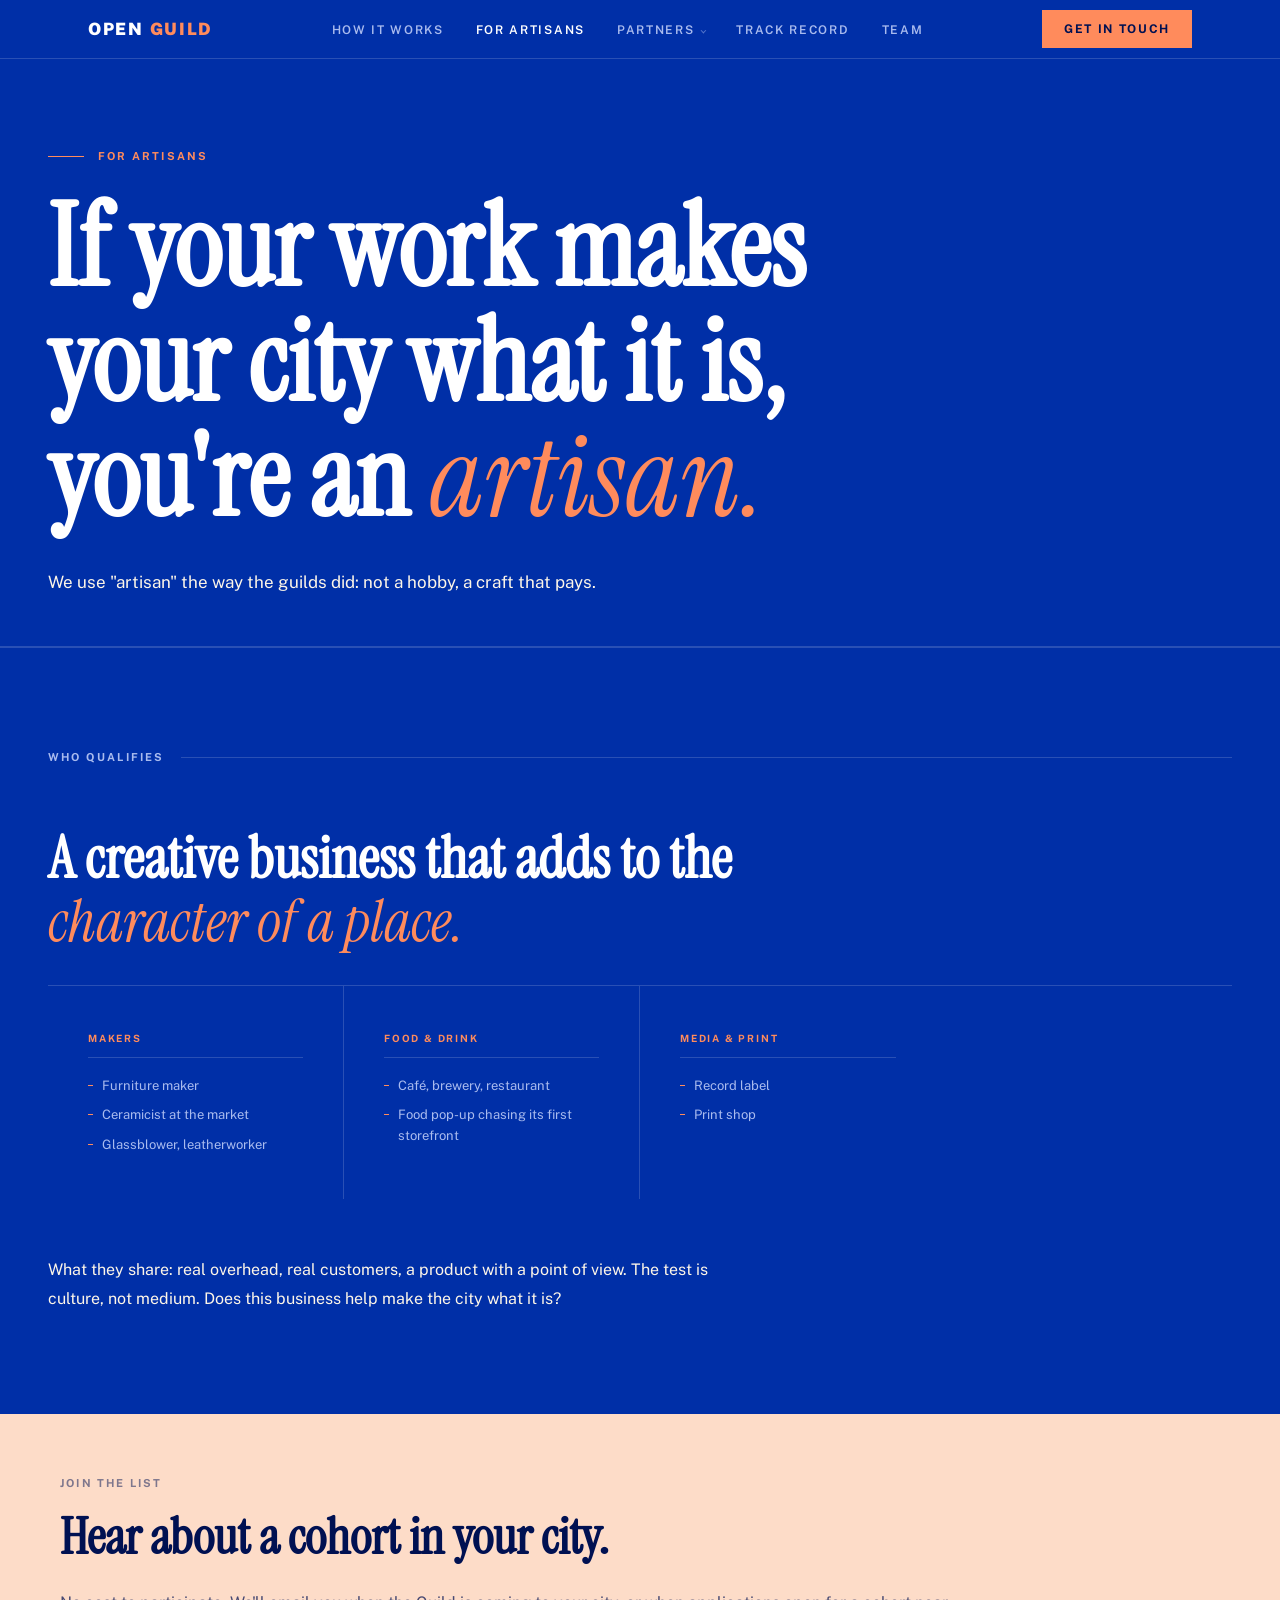
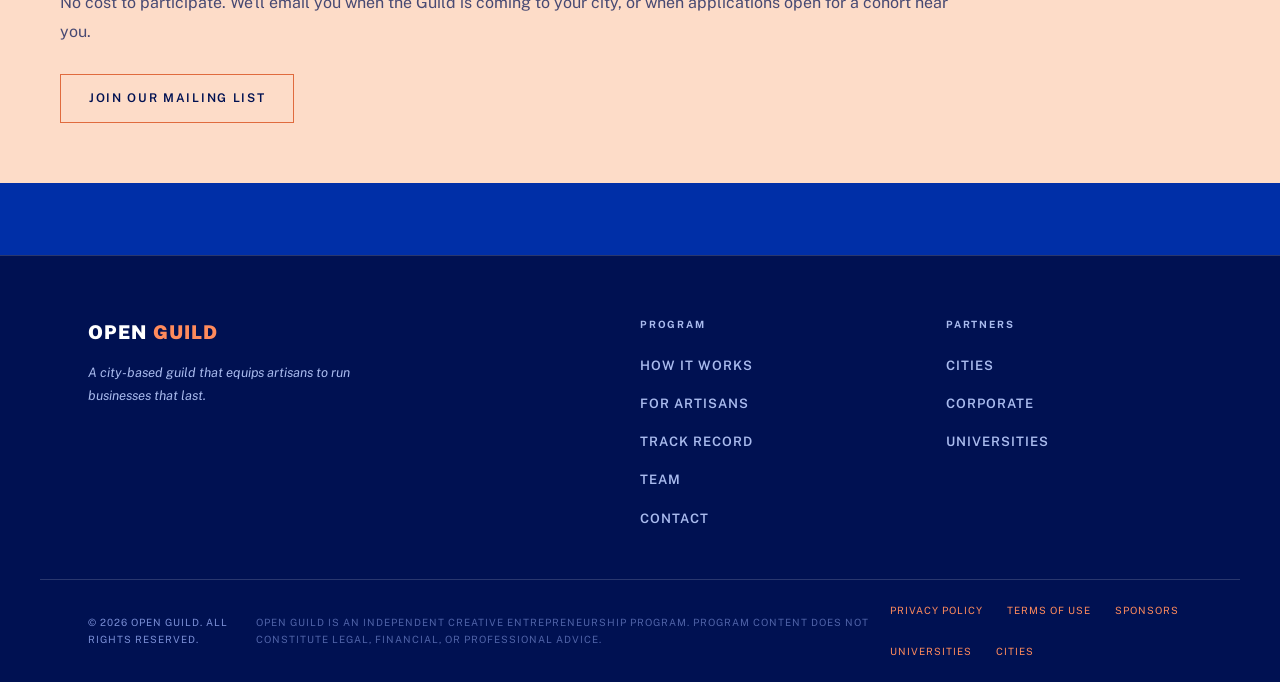
==== artisans.html @ 26cfe53e "Retire yellow for coral-only accents, new artisans page, alignment/copy fixes - Move "Who This Is Fo" ====
<!DOCTYPE html>
<html lang="en">
<head>
<meta charset="UTF-8">
<meta name="viewport" content="width=device-width, initial-scale=1.0">
<title>For Artisans — Open Guild</title>
<meta property="og:title" content="For Artisans — Open Guild">
<meta property="og:description" content="If your work makes your city what it is, you're an artisan. See if you qualify for a free cohort in your city.">
<meta property="og:type" content="website">
<meta name="twitter:card" content="summary_large_image">
<link rel="icon" type="image/svg+xml" href="/favicon.svg">
<link rel="apple-touch-icon" sizes="180x180" href="/apple-touch-icon.png">
<link rel="icon" type="image/png" sizes="32x32" href="/favicon-32.png">
<meta property="og:image" content="https://cityartslab.com/og-image.png">
<meta property="og:image:width" content="1200">
<meta property="og:image:height" content="630">
<meta property="og:image:alt" content="Open Guild - the guild, rebuilt for your city">
<meta name="twitter:image" content="https://cityartslab.com/og-image.png">
<link rel="preconnect" href="https://fonts.googleapis.com">
<link rel="preconnect" href="https://fonts.gstatic.com" crossorigin>
<link href="https://fonts.googleapis.com/css2?family=Instrument+Serif:ital@0;1&family=Public+Sans:ital,wght@0,400;0,500;0,700;1,400&display=swap" rel="stylesheet">
<link rel="stylesheet" href="styles.css">
</head>
<body>

<nav>
  <div class="nav-inner">
    <a href="index.html" class="wordmark">Open <em>Guild</em></a>
    <ul class="nav-links">
      <li><a href="how-it-works.html">How It Works</a></li>
      <li><a href="artisans.html" class="active">For Artisans</a></li>
      <li class="nav-dropdown-wrap">
        <a href="partners.html" class="has-dropdown">Partners</a>
        <ul class="nav-dropdown">
          <li><a href="cities.html">Cities</a></li>
          <li><a href="corporate.html">Corporate</a></li>
          <li><a href="universities.html">Universities</a></li>
        </ul>
      </li>
      <li><a href="track-record.html">Track Record</a></li>
      <li><a href="team.html">Team</a></li>
    </ul>
    <div class="nav-right">
      <a href="mailto:hello@cityartslab.com" class="nav-cta">Get in Touch</a>
      <button class="nav-hamburger" id="navToggle" aria-label="Menu">
        <span></span><span></span><span></span>
      </button>
    </div>
  </div>
  <div class="nav-mobile" id="navMobile">
    <ul>
      <li><a href="how-it-works.html">How It Works</a></li>
      <li><a href="artisans.html">For Artisans</a></li>
      <li><a href="partners.html">Partners</a></li>
      <li><a href="cities.html" class="sub">— Cities</a></li>
      <li><a href="corporate.html" class="sub">— Corporate</a></li>
      <li><a href="universities.html" class="sub">— Universities</a></li>
      <li><a href="track-record.html">Track Record</a></li>
      <li><a href="team.html">Team</a></li>
      <li><a href="mailto:hello@cityartslab.com">Get in Touch</a></li>
    </ul>
  </div>
</nav>

<!-- HERO -->
<div class="cs-hero">
  <div class="cs-hero-inner">
    <div class="hero-kicker reveal">
      <span class="kl"></span>
      <span class="kt">For Artisans</span>
    </div>
    <h1 class="cs-hero-h1 reveal d1">If your work makes<br>your city what it is,<br>you're an <em>artisan.</em></h1>
    <p class="cs-hero-lede reveal d2">We use "artisan" the way the guilds did: not a hobby, a craft that pays.</p>
  </div>
</div>

<!-- WHO QUALIFIES -->
<div class="section">
  <div class="section-inner">
    <div class="sh reveal"><span class="sl">Who qualifies</span></div>
    <h2 class="thesis-pull reveal d1" style="margin-bottom:32px;max-width:800px;">A creative business that adds to the <em>character of a place.</em></h2>
    <div class="phases-grid" style="margin-bottom:56px;">
      <div class="phase-card reveal">
        <div class="phase-tag">Makers</div>
        <hr class="pr">
        <ul class="phase-items">
          <li>Furniture maker</li>
          <li>Ceramicist at the market</li>
          <li>Glassblower, leatherworker</li>
        </ul>
      </div>
      <div class="phase-card reveal d1">
        <div class="phase-tag">Food &amp; drink</div>
        <hr class="pr">
        <ul class="phase-items">
          <li>Café, brewery, restaurant</li>
          <li>Food pop-up chasing its first storefront</li>
        </ul>
      </div>
      <div class="phase-card reveal d2">
        <div class="phase-tag">Media &amp; print</div>
        <hr class="pr">
        <ul class="phase-items">
          <li>Record label</li>
          <li>Print shop</li>
        </ul>
      </div>
    </div>
    <div class="thesis-body reveal d3" style="max-width:700px;">
      <p>What they share: real overhead, real customers, a product with a point of view. The test is culture, not medium. Does this business help make the city what it is?</p>
    </div>
  </div>
</div>

<!-- CTA -->
<div class="ask-box">
  <div class="ask-inner">
    <div class="ask-label">Join the list</div>
    <h2 class="ask-h">Hear about a cohort in your city.</h2>
    <p class="ask-body" style="margin-bottom:28px;">No cost to participate. We'll email you when the Guild is coming to your city, or when applications open for a cohort near you.</p>
    <a href="mailto:hello@cityartslab.com" class="btn-outline-dk">Join our mailing list</a>
  </div>
</div>

<footer>
  <div class="footer-inner">
    <div>
      <div class="footer-mark">Open <em>Guild</em></div>
      <p class="footer-tagline">A city-based guild that equips artisans to run businesses that last.</p>
    </div>
    <div>
      <div class="footer-col-h">Program</div>
      <ul class="footer-links">
        <li><a href="how-it-works.html">How It Works</a></li>
        <li><a href="artisans.html">For Artisans</a></li>
        <li><a href="track-record.html">Track Record</a></li>
        <li><a href="team.html">Team</a></li>
        <li><a href="mailto:hello@cityartslab.com">Contact</a></li>
      </ul>
    </div>
    <div>
      <div class="footer-col-h">Partners</div>
      <ul class="footer-links">
        <li><a href="cities.html">Cities</a></li>
        <li><a href="corporate.html">Corporate</a></li>
        <li><a href="universities.html">Universities</a></li>
      </ul>
    </div>
  </div>
  <div class="footer-bottom">
    <span class="footer-legal">© 2026 Open Guild. All rights reserved.</span>
    <span class="footer-legal" style="opacity:0.65;">Open Guild is an independent creative entrepreneurship program. Program content does not constitute legal, financial, or professional advice.</span>
    <div style="display:flex;gap:24px;flex-wrap:wrap;">
      <a href="privacy.html" class="footer-legal" style="color:var(--coral);text-decoration:none;">Privacy Policy</a>
      <a href="terms.html" class="footer-legal" style="color:var(--coral);text-decoration:none;">Terms of Use</a>
      <a href="mailto:sponsors@cityartslab.com" class="footer-legal" style="color:var(--coral);text-decoration:none;">Sponsors</a>
      <a href="mailto:universities@cityartslab.com" class="footer-legal" style="color:var(--coral);text-decoration:none;">Universities</a>
      <a href="mailto:cities@cityartslab.com" class="footer-legal" style="color:var(--coral);text-decoration:none;">Cities</a>
    </div>
  </div>
</footer>

<script>
const obs = new IntersectionObserver((entries) => {
  entries.forEach(e => { if (e.isIntersecting) { e.target.classList.add('in'); obs.unobserve(e.target); } });
}, { threshold: 0.08 });
document.querySelectorAll('.reveal').forEach(el => obs.observe(el));
const toggle = document.getElementById('navToggle');
const mobile = document.getElementById('navMobile');
if (toggle && mobile) {
  toggle.addEventListener('click', () => {
    mobile.classList.toggle('open');
    toggle.classList.toggle('open');
  });
}
</script>
</body>
</html>
---- styles.css ----
/* ═══════════════════════════════════════════════
   AML — CONSOLIDATED STYLESHEET
   Arts & Music Entrepreneurship Lab
   ═══════════════════════════════════════════════ */

/* ── CUSTOM PROPERTIES ── */
:root {
  --ikb:       #002FA7;
  --ikb-dark:  #001E7A;
  --ikb-deep:  #001152;
  --ikb-mid:   #2B4FD1;
  --coral:     #FF8B5C;
  --coral-dk:  #E06B3E;
  --coral-pale: #FDDCC8;
  --white:     #FFFFFF;
  --off-white: #FDF6E8;
  --muted:     #A9BBEE;
  --muted-dim: #7A8FD6;
  --rule:      rgba(255,255,255,0.16);
  --display:   'Public Sans', sans-serif;
  --body:      'Public Sans', sans-serif;
  --headline:  'Instrument Serif', serif;
}

/* ── RESET + BASE ── */
*, *::before, *::after { box-sizing: border-box; margin: 0; padding: 0; }
html { scroll-behavior: smooth; }
body {
  background: var(--ikb);
  color: var(--white);
  font-family: var(--body);
  font-size: 16px;
  line-height: 1.7;
  overflow-x: hidden;
}

/* ── UTILITIES ── */
.container { max-width: 1200px; margin: 0 auto; padding: 0 48px; }
.label {
  font-family: var(--display);
  font-size: 11px; font-weight: 700;
  letter-spacing: 0.2em; text-transform: uppercase;
  color: var(--muted);
}
.rule-h { border: none; border-top: 0.5px solid var(--rule); }
.yellow { color: var(--coral); }

/* ── REVEAL ANIMATIONS ── */
.reveal {
  opacity: 0;
  transform: translateY(22px);
  transition: opacity 0.75s cubic-bezier(0.16,1,0.3,1),
              transform 0.75s cubic-bezier(0.16,1,0.3,1);
}
.reveal.in { opacity: 1; transform: translateY(0); }
.d1 { transition-delay: 0.08s; }
.d2 { transition-delay: 0.16s; }
.d3 { transition-delay: 0.24s; }
.d4 { transition-delay: 0.32s; }

/* ── NAV ── */
nav {
  position: sticky; top: 0; z-index: 100;
  background: var(--ikb);
  border-bottom: 0.5px solid var(--rule);
}
.nav-inner {
  max-width: 1200px; margin: 0 auto;
  display: flex; align-items: center;
  justify-content: space-between;
  height: 58px; padding: 0 48px;
}
.wordmark {
  font-family: var(--display);
  font-size: 17px; font-weight: 900;
  letter-spacing: 0.1em; text-transform: uppercase;
  color: var(--white); text-decoration: none;
}
.wordmark em { color: var(--coral); font-style: normal; }
.nav-links { display: flex; gap: 32px; list-style: none; }
.nav-links a {
  font-family: var(--display); font-size: 12px;
  font-weight: 600; letter-spacing: 0.14em;
  text-transform: uppercase; color: var(--muted);
  text-decoration: none; transition: color 0.2s;
}
.nav-links a:hover, .nav-links a.active { color: var(--white); }
.nav-cta {
  font-family: var(--display); font-size: 12px;
  font-weight: 700; letter-spacing: 0.14em;
  text-transform: uppercase; background: var(--coral);
  color: var(--ikb-deep); padding: 9px 22px;
  text-decoration: none; transition: background 0.2s;
}
.nav-cta:hover { background: var(--coral-dk); }
/* ── NAV DROPDOWN ── */
.nav-right { display: flex; align-items: center; gap: 16px; }
.nav-dropdown-wrap { position: relative; }
.nav-dropdown-wrap:hover .nav-dropdown,
.nav-dropdown-wrap:focus-within .nav-dropdown { opacity: 1; pointer-events: all; transform: translateY(0); }
.has-dropdown::after {
  content: ''; display: inline-block;
  width: 4px; height: 4px;
  border-right: 1px solid currentColor; border-bottom: 1px solid currentColor;
  transform: rotate(45deg) translateY(-2px);
  margin-left: 6px; opacity: 0.5;
}
.nav-dropdown {
  position: absolute; top: calc(100% + 8px); left: 0;
  background: var(--ikb-dark); border: 0.5px solid var(--rule);
  list-style: none; min-width: 160px; z-index: 200;
  opacity: 0; pointer-events: none;
  transform: translateY(-6px);
  transition: opacity 0.15s, transform 0.15s;
}
.nav-dropdown li a {
  display: block; padding: 10px 16px;
  font-family: var(--display); font-size: 11px;
  font-weight: 600; letter-spacing: 0.14em;
  text-transform: uppercase; color: var(--muted);
  text-decoration: none; border-bottom: 0.5px solid var(--rule);
  transition: color 0.2s, background 0.2s;
}
.nav-dropdown li:last-child a { border-bottom: none; }
.nav-dropdown li a:hover { color: var(--white); background: var(--ikb); }

/* ── NAV HAMBURGER ── */
.nav-hamburger {
  display: none; flex-direction: column; gap: 5px;
  background: none; border: none; cursor: pointer; padding: 4px;
}
.nav-hamburger span {
  display: block; width: 22px; height: 1.5px;
  background: var(--white); transition: transform 0.2s, opacity 0.2s;
}
.nav-hamburger.open span:nth-child(1) { transform: translateY(6.5px) rotate(45deg); }
.nav-hamburger.open span:nth-child(2) { opacity: 0; }
.nav-hamburger.open span:nth-child(3) { transform: translateY(-6.5px) rotate(-45deg); }

/* ── NAV MOBILE ── */
.nav-mobile {
  display: none; background: var(--ikb-dark);
  border-top: 0.5px solid var(--rule);
}
.nav-mobile.open { display: block; }
.nav-mobile ul { list-style: none; }
.nav-mobile ul a {
  display: block; padding: 14px 24px;
  font-family: var(--display); font-size: 13px; font-weight: 600;
  letter-spacing: 0.14em; text-transform: uppercase;
  color: var(--muted); text-decoration: none;
  border-bottom: 0.5px solid var(--rule); transition: color 0.2s;
}
.nav-mobile ul a:hover { color: var(--white); }
.nav-mobile ul li:last-child a { border-bottom: none; }
.nav-mobile ul a.sub { padding-left: 36px; font-size: 11px; color: var(--muted-dim); }

@media (max-width: 768px) {
  .nav-inner { padding: 0 24px; }
  .nav-links { display: none; }
  .nav-hamburger { display: flex; }
}

/* ── FOOTER ── */
footer { border-top: 0.5px solid var(--rule); background: var(--ikb-deep); }
.footer-inner {
  max-width: 1200px; margin: 0 auto;
  padding: 60px 48px 48px;
  display: grid; grid-template-columns: 2fr 1fr 1fr;
  gap: 60px;
}
.footer-mark {
  font-family: var(--display); font-size: 19px;
  font-weight: 900; letter-spacing: 0.06em;
  text-transform: uppercase; color: var(--white);
  margin-bottom: 14px;
}
.footer-mark em { color: var(--coral); font-style: normal; }
.footer-tagline {
  font-size: 13px; color: var(--muted);
  line-height: 1.75; font-style: italic;
  max-width: 36ch;
}
.footer-col-h {
  font-family: var(--display); font-size: 10px;
  font-weight: 700; letter-spacing: 0.18em;
  text-transform: uppercase; color: var(--muted);
  margin-bottom: 18px;
}
.footer-links { list-style: none; display: flex; flex-direction: column; gap: 11px; }
.footer-links a {
  font-family: var(--display); font-size: 13px;
  font-weight: 600; text-transform: uppercase;
  letter-spacing: 0.08em; color: var(--muted);
  text-decoration: none; transition: color 0.2s;
}
.footer-links a:hover { color: var(--white); }
.footer-bottom {
  max-width: 1200px; margin: 0 auto;
  padding: 22px 48px;
  border-top: 0.5px solid var(--rule);
  display: flex; justify-content: space-between; align-items: center;
}
.footer-legal {
  font-family: var(--display); font-size: 10px;
  letter-spacing: 0.1em; color: var(--muted-dim);
  text-transform: uppercase;
}
@media (max-width: 768px) {
  .footer-inner { grid-template-columns: 1fr; gap: 40px; padding: 48px 24px; }
  .footer-bottom { flex-direction: column; gap: 10px; padding: 22px 24px; text-align: center; }
}

/* ── SHARED BUTTONS ── */
.btn-y {
  font-family: var(--display); font-size: 12px;
  font-weight: 700; letter-spacing: 0.16em;
  text-transform: uppercase; background: transparent;
  color: var(--coral); padding: 13px 30px;
  border: 1.5px solid var(--coral);
  text-decoration: none; display: inline-block;
  transition: background 0.2s, color 0.2s, transform 0.15s;
}
.btn-y:hover { background: var(--coral); color: var(--ikb-deep); transform: translateY(-1px); }

.btn-ghost {
  font-family: var(--display); font-size: 12px;
  font-weight: 600; letter-spacing: 0.14em;
  text-transform: uppercase; color: var(--off-white);
  padding: 13px 30px; text-decoration: none;
  border: 1px solid rgba(255,139,92,0.5); display: inline-block;
  transition: border-color 0.2s, color 0.2s, transform 0.15s;
}
.btn-ghost:hover { border-color: var(--coral); color: var(--white); transform: translateY(-1px); }

.btn-dark {
  font-family: var(--display); font-size: 12px;
  font-weight: 700; letter-spacing: 0.16em;
  text-transform: uppercase; background: transparent;
  color: var(--ikb-deep); padding: 13px 28px;
  border: 1.5px solid var(--coral-dk);
  text-decoration: none; display: inline-block;
  transition: background 0.2s, color 0.2s;
}
.btn-dark:hover { background: var(--coral-dk); color: var(--white); }

.btn-outline-dk {
  font-family: var(--display); font-size: 12px;
  font-weight: 600; letter-spacing: 0.14em;
  text-transform: uppercase; color: var(--ikb-deep);
  padding: 13px 28px; text-decoration: none;
  border: 0.5px solid var(--coral-dk); display: inline-block;
  transition: border-color 0.2s, background 0.2s, color 0.2s;
}
.btn-outline-dk:hover { background: var(--coral-dk); color: var(--white); border-color: var(--coral-dk); }

/* ── TOP-LEVEL SECTION DIVIDERS ── */
section[id] + section[id] { border-top: 0.5px solid var(--rule); }

/* ── SHARED SECTION PATTERN ── */
.section { padding: 100px 48px; border-top: 0.5px solid var(--rule); }
.section-inner { max-width: 1200px; margin: 0 auto; }
@media (max-width: 768px) { .section { padding: 72px 24px; } }

/* Section header with trailing rule */
.section-header, .sh {
  display: flex; align-items: center; gap: 16px;
  margin-bottom: 60px;
}
.section-header::after, .sh::after {
  content: ''; flex: 1; height: 0.5px; background: var(--rule);
}
.section-label, .sl {
  font-family: var(--display); font-size: 11px;
  font-weight: 700; letter-spacing: 0.2em;
  text-transform: uppercase; color: var(--muted);
}

/* Shared hero kicker line/text (most pages) */
.hero-kicker { display: flex; align-items: center; gap: 14px; margin-bottom: 24px; }
.kl { width: 36px; height: 1px; background: var(--coral); flex-shrink: 0; }
.kt {
  font-family: var(--display); font-size: 11px;
  font-weight: 700; letter-spacing: 0.2em;
  text-transform: uppercase; color: var(--coral);
}
/* Shared across manifesto/team/cities page heros */
.hero-lede { font-size: 17px; line-height: 1.8; color: var(--off-white); margin-bottom: 32px; }
.hero-note {
  font-family: var(--display); font-size: 11px;
  font-weight: 600; letter-spacing: 0.14em;
  text-transform: uppercase; color: var(--muted);
  border-top: 0.5px solid var(--rule); padding-top: 18px;
}
.hero-ctas { display: flex; gap: 14px; flex-wrap: wrap; }

/* Shared CTA band (casestudies, team) */
.cta-band { padding: 80px 48px; }
.cta-band.yellow-band { background: var(--coral-pale); border-top: 0.5px solid rgba(0,17,82,0.1); }
.cta-inner {
  max-width: 1200px; margin: 0 auto;
  display: flex; align-items: center;
  justify-content: space-between; gap: 40px; flex-wrap: wrap;
}
.cta-text {
  font-family: var(--headline);
  font-size: clamp(28px,3.5vw,44px);
  font-weight: 900; color: var(--ikb-deep); line-height: 1.1;
}
.cta-btns { display: flex; gap: 14px; flex-wrap: wrap; }
@media (max-width: 768px) {
  .cta-band { padding: 60px 24px; }
  .cta-inner { flex-direction: column; align-items: flex-start; }
}

/* ═══════════════════════════════════════════════
   PAGE-SPECIFIC
   ═══════════════════════════════════════════════ */

/* ── HOMEPAGE ── */
.hero-wrap {
  max-width: 1200px; margin: 0 auto;
  padding: 88px 48px 80px;
  display: grid; grid-template-columns: 1fr 380px;
  gap: 80px; align-items: start;
}
.hero-kicker-line { width: 40px; height: 1px; background: var(--coral); flex-shrink: 0; }
.hero-kicker-text {
  font-family: var(--display); font-size: 11px;
  font-weight: 700; letter-spacing: 0.2em;
  text-transform: uppercase; color: var(--coral);
}
.hero-h1 {
  font-family: var(--headline);
  font-size: clamp(44px,5.5vw,76px);
  font-weight: 400; line-height: 1.05;
  margin-bottom: 28px;
}
.hero-h1 em { font-style: italic; font-weight: 400; color: var(--coral); }
.hero-body {
  font-size: 17px; line-height: 1.8;
  color: var(--off-white); max-width: 54ch; margin-bottom: 44px;
}
.hero-stats {
  display: flex; flex-direction: column;
  border: 0.5px solid var(--rule); margin-top: 8px;
}
.hero-stat { padding: 18px 22px; border-bottom: 0.5px solid var(--rule); }
.hero-stat:last-child { border-bottom: none; }
.stat-n {
  font-family: var(--display);
  font-size: clamp(44px,5vw,64px);
  font-weight: 900; line-height: 1;
  color: var(--coral); letter-spacing: -0.02em;
}
.stat-l {
  font-family: var(--display); font-size: 14px;
  font-weight: 700; letter-spacing: 0.03em;
  text-transform: uppercase; color: var(--white); margin-top: 0;
}
.stat-d { font-size: 12.5px; color: var(--muted); margin-top: 4px; line-height: 1.55; }
@media (max-width: 900px) {
  .hero-wrap { grid-template-columns: 1fr; padding: 60px 24px; gap: 48px; }
  .hero-stats { display: none; }
}

.ticker {
  border-top: 0.5px solid var(--rule); border-bottom: 0.5px solid var(--rule);
  background: var(--ikb-dark); overflow: hidden; padding: 13px 0;
}
.ticker-track { display: flex; white-space: nowrap; animation: tick 32s linear infinite; }
.ticker-item {
  font-family: var(--display); font-size: 11px;
  font-weight: 700; letter-spacing: 0.18em;
  text-transform: uppercase; color: var(--muted);
  padding: 0 36px; display: flex; align-items: center; gap: 14px;
}
.ticker-dot { width: 4px; height: 4px; background: var(--coral); border-radius: 50%; flex-shrink: 0; }
@keyframes tick { 0% { transform: translateX(0); } 100% { transform: translateX(-50%); } }

.thesis-section { border-top: 0.5px solid var(--rule); padding: 100px 48px; }
.thesis-inner {
  max-width: 1200px; margin: 0 auto;
  display: grid; grid-template-columns: 240px 1fr;
  gap: 100px; align-items: start;
}
.thesis-left { padding-top: 6px; }
.thesis-left .label { margin-bottom: 24px; display: block; }
.thesis-left p { font-size: 13px; color: var(--muted); font-style: italic; line-height: 1.8; }
.thesis-pull {
  font-family: var(--headline);
  font-size: clamp(38px,4.5vw,60px);
  font-weight: 800; line-height: 1.1; margin-bottom: 40px;
}
.thesis-pull em { color: var(--coral); font-style: italic; font-weight: 400; }
.thesis-body { font-size: 16px; line-height: 1.85; color: var(--off-white); max-width: 62ch; }
.thesis-body p { margin-bottom: 24px; }
.thesis-body p:last-child { margin-bottom: 0; }
.thesis-subhead {
  font-family: var(--display); font-size: 12px; font-weight: 700;
  letter-spacing: 0.14em; text-transform: uppercase;
  color: var(--coral); margin-bottom: 10px; margin-top: 28px;
}
.thesis-subhead:first-child { margin-top: 0; }
.thesis-body strong { color: var(--white); font-weight: 700; }

/* ── WHY NOW TIMELINE ── */
.timeline-track { display: flex; align-items: flex-start; gap: 0; margin-top: 8px; }
.timeline-step { flex: 1; position: relative; padding: 0 22px; }
.timeline-step:first-child { padding-left: 0; }
.timeline-step:last-child { padding-right: 0; }
.timeline-dot {
  width: 12px; height: 12px; border-radius: 50%; background: var(--coral);
  margin-bottom: 20px; position: relative; z-index: 2;
  transition: transform 0.25s, box-shadow 0.25s;
}
.timeline-dot.dot-active { transform: scale(1.4); box-shadow: 0 0 0 4px rgba(255,206,92,0.25); }
.timeline-line {
  position: absolute; top: 5px; left: calc(50% + 6px); width: 100%; height: 2px;
  background: rgba(255,206,92,0.3); transition: background 0.3s;
}
.timeline-line.line-active { background: var(--coral); }
.timeline-step:last-child .timeline-line { display: none; }
.timeline-tag {
  font-family: var(--display); font-weight: 700; font-size: 12px;
  letter-spacing: 0.14em; text-transform: uppercase; color: var(--coral); margin-bottom: 14px;
}
.flip-card { perspective: 1400px; height: 260px; cursor: pointer; }
.flip-card:focus-visible { outline: 1.5px solid var(--coral); outline-offset: 4px; }
.flip-card-inner {
  position: relative; width: 100%; height: 100%;
  transition: transform 0.5s cubic-bezier(.4,.2,.2,1); transform-style: preserve-3d;
}
.flip-card.flipped .flip-card-inner { transform: rotateY(180deg); }
@media (hover: hover) and (pointer: fine) {
  .flip-card:hover .flip-card-inner { transform: rotateY(180deg); }
}
.flip-face { position: absolute; inset: 0; backface-visibility: hidden; display: flex; flex-direction: column; }
.flip-back { transform: rotateY(180deg); }
.flip-text { font-size: 15px; line-height: 1.6; color: var(--off-white); }
.flip-front .flip-text { font-family: var(--headline); font-size: 24px; line-height: 1.22; color: var(--off-white); }
.flip-back .flip-text { color: var(--white); }
.flip-hint { margin-top: auto; font-size: 11px; color: var(--muted-dim); letter-spacing: 0.06em; text-transform: uppercase; }
@media (max-width: 900px) {
  .timeline-track { flex-direction: column; align-items: stretch; gap: 40px; }
  .timeline-step { padding: 0; }
  .timeline-line { display: none; }
  .flip-card { height: 190px; }
}

@media (max-width: 900px) {
  .thesis-section { padding: 80px 24px; }
  .thesis-inner { grid-template-columns: 1fr; gap: 40px; }
}

.shift-section { border-top: 0.5px solid var(--rule); background: var(--ikb-dark); }
.shift-inner { max-width: 1200px; margin: 0 auto; padding: 100px 48px; }
.shift-header {
  display: flex; align-items: flex-end;
  justify-content: space-between; gap: 48px; margin-bottom: 72px;
}
.shift-title {
  font-family: var(--headline);
  font-size: clamp(42px,5.5vw,76px);
  font-weight: 900; line-height: 1.0;
}
.shift-title em { color: var(--coral); font-style: italic; font-weight: 400; }
.shift-sub { font-size: 14px; color: var(--muted); max-width: 38ch; line-height: 1.75; font-style: italic; flex-shrink: 0; }
.shift-grid { display: grid; grid-template-columns: 1fr 1fr 1fr; gap: 0; border: 0.5px solid var(--rule); }
.shift-card { padding: 44px; border-right: 0.5px solid var(--rule); }
.shift-card:last-child { border-right: none; }
.shift-card-num {
  font-family: var(--display); font-size: 56px;
  font-weight: 900; color: rgba(255,255,255,0.07);
  line-height: 1; letter-spacing: -0.04em; margin-bottom: 20px;
}
.shift-card-tag {
  font-family: var(--display); font-size: 10px;
  font-weight: 700; letter-spacing: 0.18em;
  text-transform: uppercase; color: var(--coral); margin-bottom: 10px;
}
.shift-card-title {
  font-family: var(--display); font-size: 22px;
  font-weight: 800; text-transform: uppercase;
  letter-spacing: -0.01em; line-height: 1.15; margin-bottom: 16px;
}
.shift-card-body { font-size: 13px; color: var(--muted); line-height: 1.75; }
.shift-card-body strong { color: var(--white); font-weight: 400; }
@media (max-width: 900px) {
  .shift-inner { padding: 80px 24px; }
  .shift-header { flex-direction: column; align-items: flex-start; }
  .shift-grid { grid-template-columns: 1fr; }
  .shift-card { border-right: none; border-bottom: 0.5px solid var(--rule); }
  .shift-card:last-child { border-bottom: none; }
}

.phases-section { border-top: 0.5px solid var(--rule); padding-bottom: 72px; }
.phases-header {
  max-width: 1200px; margin: 0 auto;
  padding: 80px 48px 56px;
  display: flex; align-items: flex-end;
  justify-content: space-between; gap: 48px;
}
.phases-title {
  font-family: var(--headline);
  font-size: clamp(42px,5vw,70px);
  font-weight: 900; line-height: 1.0;
}
.phases-intro { font-size: 14px; color: var(--muted); max-width: 38ch; line-height: 1.75; font-style: italic; flex-shrink: 0; }
.phases-grid { border-top: 0.5px solid var(--rule); display: grid; grid-template-columns: repeat(4, 1fr); }
.phase-card { padding: 44px 40px; border-right: 0.5px solid var(--rule); transition: background 0.2s; }
.phase-card:last-child { border-right: none; }
.phase-card:hover { background: var(--ikb-dark); }
.phase-n {
  font-family: var(--display); font-size: 72px;
  font-weight: 900; line-height: 1;
  color: rgba(255,255,255,0.06); letter-spacing: -0.04em;
  margin-bottom: 14px; transition: color 0.2s;
}
.phase-card:hover .phase-n { color: rgba(255,206,92,0.12); }
.phase-tag {
  font-family: var(--display); font-size: 10px;
  font-weight: 700; letter-spacing: 0.18em;
  text-transform: uppercase; color: var(--coral); margin-bottom: 10px;
}
.phase-name {
  font-family: var(--display); font-size: 22px;
  font-weight: 800; text-transform: uppercase;
  letter-spacing: -0.01em; line-height: 1.1; margin-bottom: 20px;
}
hr.pr { border: none; border-top: 0.5px solid var(--rule); margin-bottom: 18px; }
.phase-items { list-style: none; display: flex; flex-direction: column; gap: 9px; }
.phase-items li {
  font-size: 13px; color: var(--muted);
  line-height: 1.55; padding-left: 14px; position: relative;
}
.phase-items li::before {
  content: ''; position: absolute; left: 0; top: 9px;
  width: 5px; height: 1px; background: var(--coral);
}
@media (max-width: 900px) {
  .phases-header { flex-direction: column; padding: 60px 24px 40px; align-items: flex-start; }
  .phases-grid { grid-template-columns: 1fr; }
  .phase-card { border-right: none; border-bottom: 0.5px solid var(--rule); }
  .phase-card:last-child { border-bottom: none; }
}

.berklee-section { border-top: 0.5px solid var(--rule); background: var(--ikb-deep); }
.berklee-inner {
  max-width: 1200px; margin: 0 auto; padding: 88px 48px;
  display: grid; grid-template-columns: 1fr 320px;
  gap: 100px; align-items: start;
}
.berklee-quote-text {
  font-family: var(--headline);
  font-size: clamp(28px,3.8vw,50px);
  font-weight: 700; line-height: 1.15; margin-bottom: 36px;
}
.berklee-quote-text em { font-style: italic; font-weight: 400; color: var(--coral); }
.berklee-attr {
  font-size: 13px; color: var(--muted); font-style: italic; line-height: 1.65;
  border-top: 0.5px solid var(--rule); padding-top: 20px;
}
.berklee-attr strong { color: var(--white); font-style: normal; }
.berklee-facts { display: flex; flex-direction: column; gap: 0; border: 0.5px solid var(--rule); }
.bf-item { padding: 24px 28px; border-bottom: 0.5px solid var(--rule); }
.bf-item:last-child { border-bottom: none; }
.bf-label {
  font-family: var(--display); font-size: 12px;
  font-weight: 700; letter-spacing: 0.14em;
  text-transform: uppercase; color: var(--muted); margin-bottom: 5px;
}
.bf-val { font-family: var(--display); font-size: 16px; font-weight: 700; color: var(--white); }
@media (max-width: 900px) { .berklee-inner { grid-template-columns: 1fr; gap: 48px; padding: 80px 24px; } }

.why-section { border-top: 0.5px solid var(--rule); padding: 100px 48px; }
.why-inner { max-width: 1200px; margin: 0 auto; }
.why-header { display: flex; align-items: center; gap: 16px; margin-bottom: 64px; }
.why-header::after { content: ''; flex: 1; height: 0.5px; background: var(--rule); }
.why-grid { display: grid; grid-template-columns: 1fr 1fr; gap: 0; border: 0.5px solid var(--rule); }
.why-card { padding: 44px; border-right: 0.5px solid var(--rule); border-bottom: 0.5px solid var(--rule); }
.why-card:nth-child(2n) { border-right: none; }
.why-card:nth-last-child(-n+2) { border-bottom: none; }
.why-card-num {
  font-family: var(--display); font-size: 32px;
  font-weight: 900; color: var(--coral);
  line-height: 1; margin-bottom: 18px; letter-spacing: -0.02em;
}
.why-card-title {
  font-family: var(--display); font-size: 20px;
  font-weight: 800; text-transform: uppercase;
  letter-spacing: -0.01em; margin-bottom: 12px;
}
.why-card-body { font-size: 14px; color: var(--muted); line-height: 1.78; }
.why-card-body strong { color: var(--white); font-weight: 400; }
@media (max-width: 768px) {
  .why-section { padding: 80px 24px; }
  .why-grid { grid-template-columns: 1fr; }
  .why-card { border-right: none; }
  .why-card:nth-last-child(-n+2) { border-bottom: 0.5px solid var(--rule); }
  .why-card:last-child { border-bottom: none; }
}

.cta-split { display: grid; grid-template-columns: 1fr 1fr; border-top: 0.5px solid var(--rule); }
.cta-panel {
  padding: 100px 64px; display: flex; flex-direction: column;
  justify-content: space-between; gap: 44px; min-height: 440px;
}
.cta-panel-a { background: var(--coral-pale); }
.cta-panel-b { background: var(--ikb-deep); }
.cta-kicker {
  font-family: var(--display); font-size: 10px;
  font-weight: 700; letter-spacing: 0.2em; text-transform: uppercase;
}
.cta-panel-a .cta-kicker { color: rgba(0,17,82,0.5); }
.cta-panel-b .cta-kicker { color: var(--muted); }
.cta-panel-h {
  font-family: var(--headline);
  font-size: clamp(32px,4vw,52px);
  font-weight: 900; line-height: 1.1; margin-top: 4px;
}
.cta-panel-a .cta-panel-h { color: var(--ikb-deep); }
.cta-panel-b .cta-panel-h { color: var(--white); }
.cta-panel-body { font-size: 14px; line-height: 1.75; margin-top: 16px; }
.cta-panel-a .cta-panel-body { color: rgba(0,17,82,0.65); }
.cta-panel-b .cta-panel-body { color: var(--muted); }
.cta-btn-dark {
  display: inline-block; font-family: var(--display);
  font-size: 12px; font-weight: 700; letter-spacing: 0.16em;
  text-transform: uppercase; background: transparent;
  color: var(--ikb-deep); padding: 13px 28px; text-decoration: none;
  border: 1.5px solid var(--coral-dk);
  width: fit-content; transition: background 0.2s, color 0.2s;
}
.cta-btn-dark:hover { background: var(--coral-dk); color: var(--white); }
.cta-btn-yel {
  display: inline-block; font-family: var(--display);
  font-size: 12px; font-weight: 700; letter-spacing: 0.16em;
  text-transform: uppercase; background: transparent;
  color: var(--coral); padding: 13px 28px; text-decoration: none;
  border: 1.5px solid var(--coral);
  width: fit-content; transition: background 0.2s, color 0.2s;
}
.cta-btn-yel:hover { background: var(--coral); color: var(--ikb-deep); }
@media (max-width: 768px) {
  .cta-split { grid-template-columns: 1fr; }
  .cta-panel { padding: 64px 28px; min-height: auto; }
}

.partners-section { border-top: 0.5px solid var(--rule); padding: 80px 48px; }
.partners-inner { max-width: 1200px; margin: 0 auto; }
.partners-label { margin-bottom: 44px; }
.partners-grid { display: grid; grid-template-columns: repeat(5, 1fr); gap: 0; border: 0.5px solid var(--rule); }
.p-cell { padding: 28px 24px; border-right: 0.5px solid var(--rule); transition: background 0.2s; }
.p-cell:last-child { border-right: none; }
.p-cell:hover { background: var(--ikb-dark); }
.p-name { font-family: var(--display); font-size: 14px; font-weight: 800; text-transform: uppercase; letter-spacing: 0.04em; color: var(--white); }
.p-role { font-family: var(--display); font-size: 10px; font-weight: 600; letter-spacing: 0.14em; text-transform: uppercase; color: var(--muted); margin-top: 5px; }
@media (max-width: 900px) {
  .partners-section { padding: 60px 24px; }
  .partners-grid { grid-template-columns: repeat(2, 1fr); }
  .p-cell:nth-child(2n) { border-right: none; }
  .p-cell { border-bottom: 0.5px solid var(--rule); }
  .p-cell:last-child { border-bottom: none; }
}

/* ── MANIFESTO ── */
.manifesto-hero { padding: 88px 48px 80px; border-bottom: 0.5px solid var(--rule); }
.manifesto-hero-inner {
  max-width: 1200px; margin: 0 auto;
  display: grid; grid-template-columns: 1fr 1fr;
  gap: 80px; align-items: end;
}
.kicker-line { width: 36px; height: 1px; background: var(--coral); flex-shrink: 0; }
.kicker-text {
  font-family: var(--display); font-size: 11px;
  font-weight: 700; letter-spacing: 0.2em;
  text-transform: uppercase; color: var(--coral);
}
.manifesto-h1 {
  font-family: var(--display);
  font-size: clamp(64px,8.5vw,112px);
  font-weight: 900; line-height: 1.0;
  letter-spacing: 0.01em; text-transform: uppercase;
}
.manifesto-h1 em { color: var(--coral); font-style: italic; font-weight: 400; }
@media (max-width: 900px) {
  .manifesto-hero { padding: 60px 24px 56px; }
  .manifesto-hero-inner { grid-template-columns: 1fr; gap: 40px; }
}

.manifesto { max-width: 1200px; margin: 0 auto; padding: 0 48px; }
@media (max-width: 768px) { .manifesto { padding: 0 24px; } }

.chapter {
  display: grid; grid-template-columns: 240px 1fr;
  gap: 80px; padding: 100px 0; border-bottom: 0.5px solid var(--rule);
}
.chapter:last-of-type { border-bottom: none; }
.chapter-left { position: sticky; top: 80px; height: fit-content; padding-top: 4px; }
.chapter-num {
  font-family: var(--display); font-size: 80px;
  font-weight: 900; line-height: 1;
  color: rgba(255,255,255,0.06); letter-spacing: -0.04em; margin-bottom: 12px;
}
.chapter-label {
  font-family: var(--display); font-size: 11px;
  font-weight: 700; letter-spacing: 0.18em;
  text-transform: uppercase; color: var(--coral); margin-bottom: 8px;
}
.chapter-title {
  font-family: var(--display); font-size: 20px;
  font-weight: 800; text-transform: uppercase;
  letter-spacing: -0.01em; line-height: 1.15; color: var(--white);
}
.chapter-pull {
  font-family: var(--headline);
  font-size: clamp(28px,3.5vw,44px);
  font-weight: 800; line-height: 1.15; margin-bottom: 36px;
}
.chapter-pull em { color: var(--coral); font-style: italic; font-weight: 400; }
.prose { font-size: 16px; line-height: 1.9; color: var(--off-white); max-width: 64ch; }
.prose p { margin-bottom: 24px; }
.prose p:last-child { margin-bottom: 0; }
.prose strong { color: var(--white); font-weight: 700; }
.prose em { color: var(--coral); font-style: italic; }
@media (max-width: 900px) {
  .chapter { grid-template-columns: 1fr; gap: 36px; padding: 64px 0; }
  .chapter-left { position: static; }
}

.pull-quote { border-left: 2px solid var(--coral); padding-left: 24px; margin: 40px 0; }
.pull-quote p {
  font-family: var(--display); font-size: 22px;
  font-weight: 700; text-transform: uppercase;
  letter-spacing: -0.01em; line-height: 1.2; color: var(--white);
}
.pull-quote cite {
  font-family: var(--display); font-size: 10px;
  letter-spacing: 0.16em; text-transform: uppercase;
  color: var(--muted); display: block; margin-top: 10px; font-style: normal;
}

.callout { background: var(--ikb-dark); border: 0.5px solid var(--rule); padding: 32px 36px; margin: 36px 0; }
.callout-label {
  font-family: var(--display); font-size: 10px;
  font-weight: 700; letter-spacing: 0.16em;
  text-transform: uppercase; color: var(--coral); margin-bottom: 12px;
}
.callout p { font-size: 15px; line-height: 1.75; color: var(--muted); }
.callout p strong { color: var(--white); }

.stat-divider { display: grid; grid-template-columns: repeat(3,1fr); gap: 0; border: 0.5px solid var(--rule); margin: 48px 0; }
.sd-item { padding: 32px; border-right: 0.5px solid var(--rule); }
.sd-item:last-child { border-right: none; }
.sd-num { font-family: var(--display); font-size: 48px; font-weight: 900; color: var(--coral); line-height: 1; letter-spacing: -0.02em; }
.sd-label { font-family: var(--display); font-size: 12px; font-weight: 700; letter-spacing: 0.14em; text-transform: uppercase; color: var(--muted); margin-top: 6px; }
@media (max-width: 768px) {
  .stat-divider { grid-template-columns: 1fr; }
  .sd-item { border-right: none; border-bottom: 0.5px solid var(--rule); }
  .sd-item:last-child { border-bottom: none; }
}

.cta-band-manifesto { background: var(--coral-pale); padding: 72px 48px; }
.cta-band-inner {
  max-width: 1200px; margin: 0 auto;
  display: flex; align-items: center;
  justify-content: space-between; gap: 40px; flex-wrap: wrap;
}
.cta-band-text {
  font-family: var(--display);
  font-size: clamp(28px,3.5vw,44px);
  font-weight: 900; text-transform: uppercase;
  letter-spacing: 0.01em; color: var(--ikb-deep); line-height: 1.1;
}
.cta-band-btns { display: flex; gap: 14px; flex-wrap: wrap; }
@media (max-width: 768px) {
  .cta-band-manifesto { padding: 56px 24px; }
  .cta-band-inner { flex-direction: column; align-items: flex-start; }
}

/* ── SPONSORS ── */
.sponsors-hero { background: var(--coral-pale); padding: 88px 48px 80px; border-bottom: 0.5px solid rgba(0,17,82,0.15); }
.sponsors-hero-inner {
  max-width: 1200px; margin: 0 auto;
  display: grid; grid-template-columns: 1fr 1fr;
  gap: 80px; align-items: end;
}
.sponsors-hero-kicker {
  font-family: var(--display); font-size: 11px;
  font-weight: 700; letter-spacing: 0.2em;
  text-transform: uppercase; color: rgba(0,17,82,0.55); margin-bottom: 22px;
}
.sponsors-hero-h1 {
  font-family: var(--headline);
  font-size: clamp(60px,8vw,104px);
  font-weight: 900; line-height: 1.0; color: var(--ikb-deep);
}
.sponsors-hero-lede { font-size: 17px; line-height: 1.8; color: rgba(0,17,82,0.75); margin-bottom: 32px; }
.sponsors-hero-ctas { display: flex; gap: 14px; flex-wrap: wrap; }
.hero-stat-grid { display: grid; grid-template-rows: auto auto auto; border: 0.5px solid rgba(0,17,82,0.2); }
.hs { padding: 24px 28px; border-bottom: 0.5px solid rgba(0,17,82,0.15); }
.hs:last-child { border-bottom: none; }
.hs-num { font-family: var(--display); font-size: 44px; font-weight: 900; color: var(--ikb-deep); line-height: 1; letter-spacing: -0.02em; }
.hs-label { font-family: var(--display); font-size: 12px; font-weight: 700; letter-spacing: 0.14em; text-transform: uppercase; color: rgba(0,17,82,0.65); margin-top: 4px; }
@media (max-width: 900px) {
  .sponsors-hero { padding: 60px 24px 56px; }
  .sponsors-hero-inner { grid-template-columns: 1fr; gap: 44px; }
  .hero-stat-grid { display: none; }
}

.why-grid-sponsors { display: grid; grid-template-columns: 1fr 1fr; gap: 80px; align-items: start; margin-bottom: 64px; }
.why-pull {
  font-family: var(--display);
  font-size: clamp(34px,4vw,52px);
  font-weight: 900; text-transform: uppercase;
  letter-spacing: 0.01em; line-height: 1.05;
}
.why-pull em { color: var(--coral); font-style: italic; font-weight: 400; }
.why-body { font-size: 15px; line-height: 1.85; color: var(--off-white); }
.why-body p { margin-bottom: 20px; }
.why-body p:last-child { margin-bottom: 0; }
.why-body strong { color: var(--white); }
@media (max-width: 900px) { .why-grid-sponsors { grid-template-columns: 1fr; gap: 36px; } }

.segments { display: grid; grid-template-columns: 1fr 1fr; gap: 0; border: 0.5px solid var(--rule); margin-bottom: 64px; }
.seg { padding: 40px; border-right: 0.5px solid var(--rule); }
.seg:last-child { border-right: none; }
.seg-icon { font-family: var(--display); font-size: 32px; font-weight: 900; color: var(--coral); line-height: 1; margin-bottom: 16px; letter-spacing: -0.02em; }
.seg-title { font-family: var(--display); font-size: 20px; font-weight: 800; text-transform: uppercase; letter-spacing: -0.01em; margin-bottom: 10px; }
.seg-body { font-size: 13px; color: var(--muted); line-height: 1.75; }
.seg-examples { margin-top: 16px; display: flex; flex-wrap: wrap; gap: 6px; }
.seg-pill {
  font-family: var(--display); font-size: 10px;
  font-weight: 600; letter-spacing: 0.12em;
  text-transform: uppercase; color: var(--muted);
  border: 0.5px solid var(--rule); padding: 4px 10px;
}
@media (max-width: 768px) {
  .segments { grid-template-columns: 1fr; }
  .seg { border-right: none; border-bottom: 0.5px solid var(--rule); }
  .seg:last-child { border-bottom: none; }
}

.returns { display: grid; grid-template-columns: 1fr 1fr; gap: 0; border: 0.5px solid var(--rule); }
.ret { padding: 40px; border-right: 0.5px solid var(--rule); border-bottom: 0.5px solid var(--rule); }
.ret:nth-child(2n) { border-right: none; }
.ret:nth-last-child(-n+2) { border-bottom: none; }
.ret-num { font-family: var(--display); font-size: 44px; font-weight: 900; color: var(--coral); line-height: 1; letter-spacing: -0.02em; margin-bottom: 16px; }
.ret-title { font-family: var(--display); font-size: 20px; font-weight: 800; text-transform: uppercase; letter-spacing: -0.01em; margin-bottom: 10px; }
.ret-body { font-size: 13px; color: var(--muted); line-height: 1.75; }
.ret-body strong { color: var(--white); font-weight: 400; }
@media (max-width: 768px) {
  .returns { grid-template-columns: 1fr; }
  .ret { border-right: none; }
  .ret:nth-last-child(-n+2) { border-bottom: 0.5px solid var(--rule); }
  .ret:last-child { border-bottom: none; }
}

.tiers { display: grid; grid-template-columns: repeat(3,1fr); gap: 0; border: 0.5px solid var(--rule); }
.tier { padding: 44px 36px; border-right: 0.5px solid var(--rule); display: flex; flex-direction: column; gap: 0; }
.tier:last-child { border-right: none; }
.tier-name { font-family: var(--display); font-size: 28px; font-weight: 900; text-transform: uppercase; letter-spacing: -0.01em; margin-bottom: 6px; }
.tier-scope { font-family: var(--display); font-size: 11px; font-weight: 600; letter-spacing: 0.14em; text-transform: uppercase; color: var(--muted); margin-bottom: 28px; }
hr.tr { border: none; border-top: 0.5px solid var(--rule); margin-bottom: 24px; }
.tier-items { list-style: none; display: flex; flex-direction: column; gap: 10px; flex: 1; }
.tier-items li { font-size: 13px; color: var(--muted); line-height: 1.5; padding-left: 16px; position: relative; }
.tier-items li::before { content: ''; position: absolute; left: 0; top: 8px; width: 5px; height: 1px; background: var(--coral); }
.tier-items li strong { color: var(--white); font-weight: 400; }
.tier-cta { margin-top: 32px; }
.tier-btn {
  font-family: var(--display); font-size: 12px; font-weight: 700;
  letter-spacing: 0.14em; text-transform: uppercase;
  background: var(--coral); color: var(--ikb-deep);
  padding: 12px 24px; text-decoration: none; display: inline-block; transition: background 0.2s;
}
.tier-btn:hover { background: var(--coral-dk); }
.tier-btn-ghost {
  font-family: var(--display); font-size: 12px; font-weight: 600;
  letter-spacing: 0.14em; text-transform: uppercase;
  color: var(--muted); padding: 12px 24px; text-decoration: none;
  border: 0.5px solid var(--rule); display: inline-block; transition: color 0.2s, border-color 0.2s;
}
.tier-btn-ghost:hover { color: var(--white); border-color: rgba(255,255,255,0.4); }
.tier-featured { background: var(--ikb-dark); }
@media (max-width: 900px) {
  .tiers { grid-template-columns: 1fr; }
  .tier { border-right: none; border-bottom: 0.5px solid var(--rule); }
  .tier:last-child { border-bottom: none; }
}

.toolkit { background: var(--ikb-dark); border-top: 0.5px solid var(--rule); padding: 100px 48px; }
.toolkit-inner { max-width: 1200px; margin: 0 auto; display: grid; grid-template-columns: 1fr 1fr; gap: 80px; align-items: center; }
.toolkit-label { font-family: var(--display); font-size: 11px; font-weight: 700; letter-spacing: 0.2em; text-transform: uppercase; color: var(--coral); margin-bottom: 20px; }
.toolkit-h { font-family: var(--display); font-size: clamp(34px,4vw,52px); font-weight: 900; text-transform: uppercase; letter-spacing: -0.02em; line-height: 1.05; margin-bottom: 24px; }
.toolkit-h em { color: var(--coral); font-style: italic; font-weight: 400; }
.toolkit-body { font-size: 15px; line-height: 1.85; color: var(--off-white); }
.toolkit-visual { border: 0.5px solid var(--rule); background: var(--ikb-deep); }
.tk-header { padding: 20px 24px; border-bottom: 0.5px solid var(--rule); }
.tk-header-text { font-family: var(--display); font-size: 11px; font-weight: 700; letter-spacing: 0.14em; text-transform: uppercase; color: var(--muted); }
.tk-row { display: flex; align-items: center; justify-content: space-between; padding: 16px 24px; border-bottom: 0.5px solid var(--rule); }
.tk-row:last-child { border-bottom: none; }
.tk-name { font-family: var(--display); font-size: 14px; font-weight: 700; color: var(--white); }
.tk-detail { font-family: var(--display); font-size: 11px; font-weight: 600; letter-spacing: 0.1em; text-transform: uppercase; color: var(--coral); }
@media (max-width: 900px) { .toolkit { padding: 80px 24px; } .toolkit-inner { grid-template-columns: 1fr; gap: 44px; } }

.process-grid { display: grid; grid-template-columns: repeat(4,1fr); gap: 0; border: 0.5px solid var(--rule); }
.proc { padding: 36px 32px; border-right: 0.5px solid var(--rule); }
.proc:last-child { border-right: none; }
.proc-n { font-family: var(--display); font-size: 60px; font-weight: 900; color: rgba(255,255,255,0.06); line-height: 1; letter-spacing: -0.04em; margin-bottom: 12px; }
.proc-label { font-family: var(--display); font-size: 10px; font-weight: 700; letter-spacing: 0.16em; text-transform: uppercase; color: var(--coral); margin-bottom: 8px; }
.proc-title { font-family: var(--display); font-size: 18px; font-weight: 800; text-transform: uppercase; letter-spacing: -0.01em; margin-bottom: 12px; }
.proc-body { font-size: 13px; color: var(--muted); line-height: 1.65; }
@media (max-width: 900px) {
  .process-grid { grid-template-columns: 1fr 1fr; }
  .proc:nth-child(2n) { border-right: none; }
  .proc { border-bottom: 0.5px solid var(--rule); }
  .proc:nth-last-child(-n+2) { border-bottom: none; }
}
@media (max-width: 560px) {
  .process-grid { grid-template-columns: 1fr; }
  .proc:nth-child(2n) { border-right: none; }
  .proc:nth-last-child(-n+2) { border-bottom: 0.5px solid var(--rule); }
  .proc:last-child { border-bottom: none; }
}

.sponsor-contact-section { background: var(--coral-pale); padding: 100px 48px; }
.sponsor-contact-inner { max-width: 1200px; margin: 0 auto; display: grid; grid-template-columns: 1fr 1fr; gap: 80px; align-items: start; }
.contact-pull { font-family: var(--headline); font-size: clamp(38px,5vw,64px); font-weight: 900; line-height: 1.05; color: var(--ikb-deep); margin-bottom: 20px; }
.contact-sub { font-size: 15px; line-height: 1.8; color: rgba(0,17,82,0.65); }
.contact-label { font-family: var(--display); font-size: 10px; font-weight: 700; letter-spacing: 0.16em; text-transform: uppercase; color: rgba(0,17,82,0.5); margin-bottom: 6px; display: block; }
.contact-input { width: 100%; border: none; border-bottom: 0.5px solid rgba(0,17,82,0.3); background: transparent; font-family: var(--body); font-size: 15px; color: var(--ikb-deep); padding: 10px 0; margin-bottom: 24px; outline: none; transition: border-color 0.2s; }
.contact-input:focus { border-color: var(--ikb-deep); }
.contact-input::placeholder { color: rgba(0,17,82,0.3); }
.contact-select { width: 100%; border: none; border-bottom: 0.5px solid rgba(0,17,82,0.3); background: transparent; font-family: var(--display); font-size: 13px; font-weight: 600; letter-spacing: 0.08em; text-transform: uppercase; color: var(--ikb-deep); padding: 10px 0; margin-bottom: 24px; outline: none; cursor: pointer; appearance: none; }
.contact-select option { background: var(--ikb); color: var(--white); }
.contact-submit { font-family: var(--display); font-size: 12px; font-weight: 700; letter-spacing: 0.16em; text-transform: uppercase; background: transparent; color: var(--ikb-deep); padding: 14px 32px; border: 1.5px solid var(--coral-dk); cursor: pointer; transition: background 0.2s, color 0.2s; width: 100%; margin-top: 8px; }
.contact-submit:hover { background: var(--coral-dk); color: var(--white); }
@media (max-width: 900px) {
  .sponsor-contact-section { padding: 72px 24px; }
  .sponsor-contact-inner { grid-template-columns: 1fr; gap: 48px; }
}

/* ── CITIES ── */
.cities-hero { padding: 88px 48px 80px; border-bottom: 0.5px solid var(--rule); }
.cities-hero-inner { max-width: 1200px; margin: 0 auto; display: grid; grid-template-columns: 1fr 1fr; gap: 80px; align-items: start; }
.cities-hero-h1 { font-family: var(--headline); font-size: clamp(60px,8vw,104px); font-weight: 900; line-height: 1.0; }
.cities-hero-h1 em { color: var(--coral); font-style: italic; font-weight: 400; }
@media (max-width: 900px) { .cities-hero { padding: 60px 24px 56px; } .cities-hero-inner { grid-template-columns: 1fr; gap: 44px; } }

.ask-box { background: var(--coral-pale); padding: 60px; margin-bottom: 72px; }
.ask-inner { max-width: 900px; }
.ask-label { font-family: var(--display); font-size: 11px; font-weight: 700; letter-spacing: 0.2em; text-transform: uppercase; color: rgba(0,17,82,0.5); margin-bottom: 16px; }
.ask-h { font-family: var(--headline); font-size: clamp(32px,4vw,52px); font-weight: 900; line-height: 1.1; color: var(--ikb-deep); margin-bottom: 24px; }
.ask-body { font-size: 16px; line-height: 1.8; color: rgba(0,17,82,0.72); }
.ask-body strong { color: var(--ikb-deep); font-weight: 700; }
@media (max-width: 768px) { .ask-box { padding: 40px 28px; } }

.pillars { display: grid; grid-template-columns: repeat(3,1fr); gap: 0; border: 0.5px solid var(--rule); }
.pillar { padding: 44px; border-right: 0.5px solid var(--rule); display: flex; flex-direction: column; }
.pillar:last-child { border-right: none; }
.pillar > div:last-child { margin-top: auto !important; padding-top: 24px; }
.pillar-num { font-family: var(--display); font-size: 60px; font-weight: 900; line-height: 1; color: rgba(255,255,255,0.06); letter-spacing: -0.04em; margin-bottom: 16px; }
.pillar-tag { font-family: var(--display); font-size: 10px; font-weight: 700; letter-spacing: 0.18em; text-transform: uppercase; color: var(--coral); margin-bottom: 10px; }
.pillar-title { font-family: var(--display); font-size: 24px; font-weight: 800; text-transform: uppercase; letter-spacing: -0.01em; line-height: 1.1; margin-bottom: 16px; }
.pillar-body { font-size: 13px; color: var(--muted); line-height: 1.75; }
.pillar-body strong { color: var(--white); font-weight: 400; }
@media (max-width: 900px) {
  .pillars { grid-template-columns: 1fr; }
  .pillar { border-right: none; border-bottom: 0.5px solid var(--rule); }
  .pillar:last-child { border-bottom: none; }
}

.exchange { display: grid; grid-template-columns: 1fr 1fr; gap: 0; border: 0.5px solid var(--rule); }
.ex-col { padding: 44px; }
.ex-col:first-child { border-right: 0.5px solid var(--rule); }
.ex-label { font-family: var(--display); font-size: 11px; font-weight: 700; letter-spacing: 0.18em; text-transform: uppercase; margin-bottom: 24px; }
.ex-label.gives { color: var(--muted); }
.ex-label.gets { color: var(--coral); }
.ex-items { list-style: none; display: flex; flex-direction: column; gap: 14px; }
.ex-items li { font-size: 14px; color: var(--off-white); line-height: 1.6; padding-left: 18px; position: relative; }
.ex-items li::before { content: ''; position: absolute; left: 0; top: 9px; width: 6px; height: 1px; background: var(--coral); }
.ex-items li span { font-size: 12px; color: var(--muted); display: block; margin-top: 2px; font-style: italic; }
@media (max-width: 768px) { .exchange { grid-template-columns: 1fr; } .ex-col:first-child { border-right: none; border-bottom: 0.5px solid var(--rule); } }

.sequence { display: grid; grid-template-columns: repeat(4,1fr); gap: 0; border: 0.5px solid var(--rule); margin-top: 64px; }
.seq { padding: 36px 32px; border-right: 0.5px solid var(--rule); transition: background 0.2s; }
.seq:last-child { border-right: none; }
.seq:hover { background: var(--ikb-dark); }
.seq-n { font-family: var(--display); font-size: 56px; font-weight: 900; line-height: 1; color: rgba(255,255,255,0.06); letter-spacing: -0.04em; margin-bottom: 12px; transition: color 0.2s; }
.seq:hover .seq-n { color: rgba(255,206,92,0.1); }
.seq-tag { font-family: var(--display); font-size: 10px; font-weight: 700; letter-spacing: 0.16em; text-transform: uppercase; color: var(--coral); margin-bottom: 8px; }
.seq-title { font-family: var(--display); font-size: 18px; font-weight: 800; text-transform: uppercase; letter-spacing: -0.01em; margin-bottom: 12px; }
.seq-body { font-size: 12px; color: var(--muted); line-height: 1.6; }
@media (max-width: 900px) {
  .sequence { grid-template-columns: 1fr 1fr; }
  .seq:nth-child(2n) { border-right: none; }
  .seq { border-bottom: 0.5px solid var(--rule); }
  .seq:nth-last-child(-n+2) { border-bottom: none; }
}
@media (max-width: 560px) {
  .sequence { grid-template-columns: 1fr; }
  .seq:nth-child(2n) { border-right: none; }
  .seq:nth-last-child(-n+2) { border-bottom: 0.5px solid var(--rule); }
  .seq:last-child { border-bottom: none; }
}

.cities-map-section { background: var(--ikb-dark); border-top: 0.5px solid var(--rule); padding: 100px 48px; }
.cities-inner { max-width: 1200px; margin: 0 auto; }
.cities-pull { font-family: var(--headline); font-size: clamp(38px,5vw,64px); font-weight: 900; line-height: 1.05; margin-bottom: 16px; }
.cities-pull em { color: var(--coral); font-style: italic; font-weight: 400; }
.cities-sub { font-size: 14px; color: var(--muted); max-width: 52ch; line-height: 1.75; font-style: italic; margin-bottom: 56px; }
.city-grid { display: grid; grid-template-columns: repeat(4,1fr); gap: 0; border: 0.5px solid var(--rule); }
.city-cell { padding: 28px 24px; border-right: 0.5px solid var(--rule); border-bottom: 0.5px solid var(--rule); transition: background 0.2s; cursor: default; }
.city-cell:hover { background: var(--ikb); }
.city-cell:nth-child(4n) { border-right: none; }
.city-cell:nth-last-child(-n+4) { border-bottom: none; }
.city-name { font-family: var(--display); font-size: 18px; font-weight: 800; text-transform: uppercase; letter-spacing: 0.02em; color: var(--white); }
.city-detail { font-family: var(--display); font-size: 10px; font-weight: 600; letter-spacing: 0.12em; text-transform: uppercase; color: var(--muted); margin-top: 4px; }
.city-cell.active .city-name { color: var(--coral); }
.city-cell.active .city-detail { color: rgba(255,206,92,0.6); }
.city-cell-wide { grid-column: span 4; }
@media (max-width: 900px) {
  .cities-map-section { padding: 72px 24px; }
  .city-grid { grid-template-columns: repeat(2,1fr); }
  .city-cell:nth-child(4n) { border-right: 0.5px solid var(--rule); }
  .city-cell:nth-child(2n) { border-right: none; }
  .city-cell:nth-last-child(-n+4) { border-bottom: 0.5px solid var(--rule); }
  .city-cell:nth-last-child(-n+2) { border-bottom: none; }
  .city-cell-wide { grid-column: span 2; }
}

.endorsement { border-top: 0.5px solid var(--rule); padding: 100px 48px; }
.endorsement-inner { max-width: 1200px; margin: 0 auto; display: grid; grid-template-columns: 1fr 1fr; gap: 80px; align-items: start; }
.endorse-h { font-family: var(--headline); font-size: clamp(34px,4vw,52px); font-weight: 900; line-height: 1.1; margin-bottom: 24px; }
.endorse-h em { color: var(--coral); font-style: italic; font-weight: 400; }
.endorse-body { font-size: 15px; line-height: 1.85; color: var(--off-white); }
.endorse-body p { margin-bottom: 20px; }
.endorse-body strong { color: var(--white); }
.cert-preview { border: 0.5px solid var(--rule); background: var(--ikb-deep); }
.cert-header { padding: 20px 28px; border-bottom: 0.5px solid var(--rule); }
.cert-header-text { font-family: var(--display); font-size: 10px; font-weight: 700; letter-spacing: 0.16em; text-transform: uppercase; color: var(--coral); }
.cert-body-pad { padding: 32px 28px; }
.cert-name { font-family: var(--display); font-size: 28px; font-weight: 900; text-transform: uppercase; letter-spacing: -0.01em; color: var(--white); margin-bottom: 6px; }
.cert-sub { font-family: var(--display); font-size: 11px; font-weight: 600; letter-spacing: 0.14em; text-transform: uppercase; color: var(--muted); margin-bottom: 28px; }
.cert-divider { height: 0.5px; background: var(--rule); margin-bottom: 24px; }
.cert-row { display: flex; justify-content: space-between; margin-bottom: 12px; }
.cert-key { font-family: var(--display); font-size: 10px; font-weight: 700; letter-spacing: 0.14em; text-transform: uppercase; color: var(--muted); }
.cert-val { font-family: var(--display); font-size: 12px; font-weight: 700; color: var(--white); }
.cert-logos { display: flex; gap: 0; border-top: 0.5px solid var(--rule); margin-top: 24px; }
.cert-logo { flex: 1; padding: 16px 20px; border-right: 0.5px solid var(--rule); font-family: var(--display); font-size: 11px; font-weight: 800; text-transform: uppercase; letter-spacing: 0.06em; color: var(--coral); }
.cert-logo:last-child { border-right: none; }
@media (max-width: 900px) { .endorsement { padding: 72px 24px; } .endorsement-inner { grid-template-columns: 1fr; gap: 44px; } }

.city-contact-band { background: var(--coral-pale); padding: 88px 48px; }
.city-contact-inner { max-width: 1200px; margin: 0 auto; display: grid; grid-template-columns: 1fr 1fr; gap: 80px; align-items: start; }
.city-contact-h { font-family: var(--headline); font-size: clamp(36px,5vw,60px); font-weight: 900; line-height: 1.05; color: var(--ikb-deep); margin-bottom: 20px; }
.city-contact-body { font-size: 15px; line-height: 1.8; color: rgba(0,17,82,0.68); }
.clabel { font-family: var(--display); font-size: 10px; font-weight: 700; letter-spacing: 0.16em; text-transform: uppercase; color: rgba(0,17,82,0.5); margin-bottom: 6px; display: block; }
.cinput { width: 100%; border: none; border-bottom: 0.5px solid rgba(0,17,82,0.3); background: transparent; font-family: var(--body); font-size: 15px; color: var(--ikb-deep); padding: 10px 0; margin-bottom: 24px; outline: none; transition: border-color 0.2s; }
.cinput:focus { border-color: var(--ikb-deep); }
.cinput::placeholder { color: rgba(0,17,82,0.3); }
.cselect { width: 100%; border: none; border-bottom: 0.5px solid rgba(0,17,82,0.3); background: transparent; font-family: var(--display); font-size: 13px; font-weight: 600; letter-spacing: 0.08em; text-transform: uppercase; color: var(--ikb-deep); padding: 10px 0; margin-bottom: 24px; outline: none; cursor: pointer; appearance: none; }
.cselect option { background: var(--ikb); color: var(--white); }
.csubmit { font-family: var(--display); font-size: 12px; font-weight: 700; letter-spacing: 0.16em; text-transform: uppercase; background: transparent; color: var(--ikb-deep); padding: 14px 32px; border: 1.5px solid var(--coral-dk); cursor: pointer; transition: background 0.2s, color 0.2s; width: 100%; margin-top: 8px; }
.csubmit:hover { background: var(--coral-dk); color: var(--white); }
@media (max-width: 900px) { .city-contact-band { padding: 64px 24px; } .city-contact-inner { grid-template-columns: 1fr; gap: 44px; } }

/* ── CASE STUDIES ── */
.cs-hero { padding: 88px 48px 48px; border-bottom: 0.5px solid var(--rule); }
.cs-hero-inner { max-width: 1200px; margin: 0 auto; }
.cs-hero-h1 { font-family: var(--headline); font-size: clamp(64px,9vw,116px); font-weight: 900; line-height: 1.0; margin-bottom: 32px; }
.cs-hero-h1 em { color: var(--coral); font-style: italic; font-weight: 400; }
.cs-hero-lede { font-size: 17px; line-height: 1.8; color: var(--off-white); max-width: 58ch; }
@media (max-width: 768px) { .cs-hero { padding: 60px 24px 56px; } }

.featured { border-top: 0.5px solid var(--rule); background: var(--ikb-dark); }
.featured-inner { max-width: 1200px; margin: 0 auto; padding: 100px 48px; }
.featured-label {
  font-family: var(--display); font-size: 11px; font-weight: 700;
  letter-spacing: 0.2em; text-transform: uppercase; color: var(--coral);
  margin-bottom: 48px; display: flex; align-items: center; gap: 16px;
}
.featured-label::after { content: ''; flex: 1; height: 0.5px; background: rgba(255,206,92,0.2); }
.cs-grid { display: grid; grid-template-columns: 1fr 340px; gap: 80px; align-items: start; }
.cs-quote { font-family: var(--display); font-size: clamp(30px,4vw,50px); font-weight: 800; text-transform: uppercase; letter-spacing: -0.015em; line-height: 1.1; margin-bottom: 36px; }
.cs-quote em { color: var(--coral); font-style: italic; font-weight: 400; }
.cs-narrative { font-size: 16px; line-height: 1.85; color: var(--off-white); margin-bottom: 32px; }
.cs-narrative p { margin-bottom: 20px; }
.cs-narrative strong { color: var(--white); }
.cs-attr { font-family: var(--display); font-size: 11px; font-weight: 600; letter-spacing: 0.14em; text-transform: uppercase; color: var(--muted); border-top: 0.5px solid var(--rule); padding-top: 18px; }
.cs-meta { display: flex; flex-direction: column; gap: 0; border: 0.5px solid var(--rule); }
.cm { padding: 22px 26px; border-bottom: 0.5px solid var(--rule); }
.cm:last-child { border-bottom: none; }
.cm-label { font-family: var(--display); font-size: 12px; font-weight: 700; letter-spacing: 0.14em; text-transform: uppercase; color: var(--muted); margin-bottom: 5px; }
.cm-val { font-family: var(--display); font-size: 15px; font-weight: 700; color: var(--white); }
@media (max-width: 900px) { .featured-inner { padding: 72px 24px; } .cs-grid { grid-template-columns: 1fr; gap: 44px; } }

.outcomes { border-top: 0.5px solid var(--rule); padding: 80px 48px; }
.outcomes-inner { max-width: 1200px; margin: 0 auto; }
.outcome-grid { display: grid; grid-template-columns: repeat(4,1fr); gap: 0; border: 0.5px solid var(--rule); }
.oc { padding: 36px 32px; border-right: 0.5px solid var(--rule); }
.oc:last-child { border-right: none; }
.oc-num { font-family: var(--display); font-size: 56px; font-weight: 900; color: var(--coral); line-height: 1; letter-spacing: -0.02em; }
.oc-label { font-family: var(--display); font-size: 12px; font-weight: 700; letter-spacing: 0.14em; text-transform: uppercase; color: var(--muted); margin-top: 6px; }
.oc-detail { font-size: 13px; color: var(--muted); margin-top: 8px; font-style: italic; line-height: 1.5; }
@media (max-width: 900px) {
  .outcomes { padding: 64px 24px; }
  .outcome-grid { grid-template-columns: 1fr 1fr; }
  .oc:nth-child(2n) { border-right: none; }
  .oc { border-bottom: 0.5px solid var(--rule); }
  .oc:nth-last-child(-n+2) { border-bottom: none; }
}
@media (max-width: 560px) {
  .outcome-grid { grid-template-columns: 1fr; }
  .oc:nth-child(2n) { border-right: none; }
  .oc:nth-last-child(-n+2) { border-bottom: 0.5px solid var(--rule); }
  .oc:last-child { border-bottom: none; }
}

.stories { border-top: 0.5px solid var(--rule); padding: 100px 48px; }
.stories-inner { max-width: 1200px; margin: 0 auto; }
.stories-header { display: flex; align-items: center; gap: 16px; margin-bottom: 64px; }
.stories-header::after { content: ''; flex: 1; height: 0.5px; background: var(--rule); }
.story-grid { display: grid; grid-template-columns: repeat(3,1fr); gap: 0; border: 0.5px solid var(--rule); }
.story { padding: 44px; border-right: 0.5px solid var(--rule); }
.story:last-child { border-right: none; }
.story-city { font-family: var(--display); font-size: 10px; font-weight: 700; letter-spacing: 0.18em; text-transform: uppercase; color: var(--coral); margin-bottom: 20px; }
.story-quote { font-family: var(--display); font-size: 22px; font-weight: 700; text-transform: uppercase; letter-spacing: -0.01em; line-height: 1.2; margin-bottom: 20px; }
.story-quote em { color: var(--coral); font-style: italic; font-weight: 400; }
hr.sr { border: none; border-top: 0.5px solid var(--rule); margin-bottom: 18px; }
.story-person { font-family: var(--display); font-size: 12px; font-weight: 700; text-transform: uppercase; letter-spacing: 0.08em; color: var(--white); margin-bottom: 3px; }
.story-role { font-size: 12px; color: var(--muted); font-style: italic; }
.story-outcome { margin-top: 20px; padding: 16px 18px; background: rgba(255,206,92,0.06); border: 0.5px solid rgba(255,206,92,0.15); }
.story-outcome-label { font-family: var(--display); font-size: 9px; font-weight: 700; letter-spacing: 0.16em; text-transform: uppercase; color: rgba(255,206,92,0.6); margin-bottom: 5px; }
.story-outcome-val { font-size: 13px; color: var(--muted); line-height: 1.5; }
.story.upcoming { opacity: 0.5; }
.story.upcoming .story-city { color: var(--muted); }
.upcoming-note { font-family: var(--display); font-size: 28px; font-weight: 800; text-transform: uppercase; color: var(--muted-dim); text-align: center; padding: 40px 0; }
@media (max-width: 900px) {
  .stories { padding: 72px 24px; }
  .story-grid { grid-template-columns: 1fr; }
  .story { border-right: none; border-bottom: 0.5px solid var(--rule); }
  .story:last-child { border-bottom: none; }
}

.method { border-top: 0.5px solid var(--rule); background: var(--ikb-dark); padding: 100px 48px; }
.method-inner { max-width: 1200px; margin: 0 auto; display: grid; grid-template-columns: 1fr 1fr; gap: 80px; align-items: start; }
.method-h { font-family: var(--display); font-size: clamp(34px,4vw,52px); font-weight: 900; text-transform: uppercase; letter-spacing: -0.02em; line-height: 1.05; margin-bottom: 28px; }
.method-h em { color: var(--coral); font-style: italic; font-weight: 400; }
.method-body { font-size: 15px; line-height: 1.85; color: var(--off-white); }
.method-body p { margin-bottom: 20px; }
.method-body p:last-child { margin-bottom: 0; }
.method-body strong { color: var(--white); }
.method-measures { display: flex; flex-direction: column; gap: 0; border: 0.5px solid var(--rule); }
.mm { padding: 24px 28px; border-bottom: 0.5px solid var(--rule); }
.mm:last-child { border-bottom: none; }
.mm-label { font-family: var(--display); font-size: 10px; font-weight: 700; letter-spacing: 0.16em; text-transform: uppercase; color: var(--coral); margin-bottom: 5px; }
.mm-val { font-size: 14px; color: var(--off-white); line-height: 1.6; }
@media (max-width: 900px) { .method { padding: 72px 24px; } .method-inner { grid-template-columns: 1fr; gap: 44px; } }

/* ── TEAM ── */
.team-hero { padding: 88px 48px 80px; border-bottom: 0.5px solid var(--rule); }
.team-hero-inner { max-width: 1200px; margin: 0 auto; display: grid; grid-template-columns: 1fr 1fr; gap: 80px; align-items: end; }
.team-hero-h1 { font-family: var(--headline); font-size: clamp(60px,8.5vw,112px); font-weight: 900; line-height: 1.0; }
.team-hero-h1 em { color: var(--coral); font-style: italic; font-weight: 400; }
@media (max-width: 900px) { .team-hero { padding: 60px 24px 56px; } .team-hero-inner { grid-template-columns: 1fr; gap: 40px; } }

.team-section { border-top: 0.5px solid var(--rule); padding: 0 48px; }
.team-section-inner { max-width: 1200px; margin: 0 auto; }
@media (max-width: 768px) { .team-section { padding: 0 24px; } }

.member { display: grid; grid-template-columns: 280px 1fr; gap: 80px; padding: 100px 0; border-bottom: 0.5px solid var(--rule); align-items: start; }
.member:last-child { border-bottom: none; }
.member-avatar-wrap { position: sticky; top: 80px; height: fit-content; }
.member-avatar { width: 100%; aspect-ratio: 1; background: var(--ikb-dark); border: 0.5px solid var(--rule); display: flex; align-items: center; justify-content: center; margin-bottom: 20px; overflow: hidden; }
.member-initials { font-family: var(--display); font-size: 72px; font-weight: 900; color: rgba(255,255,255,0.12); letter-spacing: -0.04em; user-select: none; }
.member-name { font-family: var(--display); font-size: 22px; font-weight: 900; text-transform: uppercase; letter-spacing: -0.01em; color: var(--white); margin-bottom: 4px; }
.member-title { font-family: var(--display); font-size: 11px; font-weight: 600; letter-spacing: 0.14em; text-transform: uppercase; color: var(--coral); margin-bottom: 16px; }
.member-creds { list-style: none; display: flex; flex-direction: column; gap: 6px; }
.member-creds li { font-family: var(--display); font-size: 11px; font-weight: 600; letter-spacing: 0.1em; text-transform: uppercase; color: var(--muted); padding-left: 12px; position: relative; }
.member-creds li::before { content: ''; position: absolute; left: 0; top: 6px; width: 4px; height: 1px; background: var(--coral); }
.member-pull { font-family: var(--headline); font-size: clamp(28px,3.5vw,44px); font-weight: 800; line-height: 1.15; margin-bottom: 36px; }
.member-pull em { color: var(--coral); font-style: italic; font-weight: 400; }
.member-body { font-size: 16px; line-height: 1.88; color: var(--off-white); max-width: 62ch; }
.member-body p { margin-bottom: 22px; }
.member-body p:last-child { margin-bottom: 0; }
.member-body strong { color: var(--white); }
.track-record { margin-top: 40px; border: 0.5px solid var(--rule); }
.tr-header { padding: 16px 24px; border-bottom: 0.5px solid var(--rule); }
.tr-header-text { font-family: var(--display); font-size: 10px; font-weight: 700; letter-spacing: 0.16em; text-transform: uppercase; color: var(--coral); }
.tr-item { display: flex; align-items: baseline; gap: 20px; padding: 14px 24px; border-bottom: 0.5px solid var(--rule); }
.tr-item:last-child { border-bottom: none; }
.tr-year { font-family: var(--display); font-size: 12px; font-weight: 700; color: var(--muted); flex-shrink: 0; width: 40px; }
.tr-detail { font-size: 13px; color: var(--muted); line-height: 1.5; }
.tr-detail strong { color: var(--white); font-weight: 400; }
@media (max-width: 900px) {
  .member { grid-template-columns: 1fr; gap: 40px; padding: 64px 0; }
  .member-avatar-wrap { position: static; }
  .member-avatar { aspect-ratio: auto; height: 200px; }
}

.advisors { border-top: 0.5px solid var(--rule); background: var(--ikb-dark); padding: 100px 48px; }
.advisors-inner { max-width: 1200px; margin: 0 auto; }
.adv-header { display: flex; align-items: center; gap: 16px; margin-bottom: 60px; }
.adv-header::after { content: ''; flex: 1; height: 0.5px; background: var(--rule); }
.adv-label { font-family: var(--display); font-size: 11px; font-weight: 700; letter-spacing: 0.2em; text-transform: uppercase; color: var(--muted); }
.adv-pull { font-family: var(--display); font-size: clamp(28px,3.5vw,44px); font-weight: 900; text-transform: uppercase; letter-spacing: 0.01em; line-height: 1.1; margin-bottom: 56px; }
.adv-pull em { color: var(--coral); font-style: italic; font-weight: 400; }
.adv-grid { display: grid; grid-template-columns: repeat(3,1fr); gap: 0; border: 0.5px solid var(--rule); }
.adv-card { padding: 36px; border-right: 0.5px solid var(--rule); }
.adv-card:last-child { border-right: none; }
.adv-name { font-family: var(--display); font-size: 20px; font-weight: 800; text-transform: uppercase; letter-spacing: -0.01em; margin-bottom: 4px; }
.adv-org { font-family: var(--display); font-size: 11px; font-weight: 600; letter-spacing: 0.12em; text-transform: uppercase; color: var(--coral); margin-bottom: 16px; }
.adv-desc { font-size: 13px; color: var(--muted); line-height: 1.65; }
@media (max-width: 900px) {
  .advisors { padding: 72px 24px; }
  .adv-grid { grid-template-columns: 1fr; }
  .adv-card { border-right: none; border-bottom: 0.5px solid var(--rule); }
  .adv-card:last-child { border-bottom: none; }
}

.ethos { border-top: 0.5px solid var(--rule); padding: 100px 48px; }
.ethos-inner { max-width: 1200px; margin: 0 auto; display: grid; grid-template-columns: 1fr 1fr; gap: 80px; align-items: start; }
.ethos-h { font-family: var(--display); font-size: clamp(34px,4vw,52px); font-weight: 900; text-transform: uppercase; letter-spacing: 0.01em; line-height: 1.1; margin-bottom: 28px; }
.ethos-h em { color: var(--coral); font-style: italic; font-weight: 400; }
.ethos-body { font-size: 15px; line-height: 1.85; color: var(--off-white); }
.ethos-body p { margin-bottom: 20px; }
.ethos-body strong { color: var(--white); }
.ethos-principles { display: flex; flex-direction: column; gap: 0; border: 0.5px solid var(--rule); }
.ep { padding: 24px 28px; border-bottom: 0.5px solid var(--rule); }
.ep:last-child { border-bottom: none; }
.ep-num { font-family: var(--display); font-size: 10px; font-weight: 700; letter-spacing: 0.16em; text-transform: uppercase; color: var(--coral); margin-bottom: 6px; }
.ep-text { font-size: 14px; color: var(--off-white); line-height: 1.65; }
.ep-text strong { color: var(--white); }
@media (max-width: 900px) { .ethos { padding: 72px 24px; } .ethos-inner { grid-template-columns: 1fr; gap: 44px; } }

/* ── LEGAL PAGES (privacy.html, terms.html) ── */
.legal-page { padding: 80px 48px 120px; }
.legal-inner { max-width: 720px; margin: 0 auto; }
.legal-h1 { font-family: var(--headline); font-size: clamp(40px,6vw,72px); font-weight: 900; line-height: 1.05; color: var(--white); margin-bottom: 16px; }
.legal-meta { font-family: var(--display); font-size: 11px; font-weight: 700; letter-spacing: 0.14em; text-transform: uppercase; color: var(--muted); margin-bottom: 56px; }
.legal-body p { font-family: var(--body); font-size: 16px; line-height: 1.85; color: var(--off-white); margin-bottom: 24px; }
.legal-body a { color: var(--muted); text-underline-offset: 3px; }
.legal-body a:hover { color: var(--white); }
.legal-body code { font-family: monospace; font-size: 14px; background: rgba(255,255,255,0.08); padding: 2px 6px; border-radius: 3px; }
@media (max-width: 768px) { .legal-page { padding: 56px 24px 80px; } }
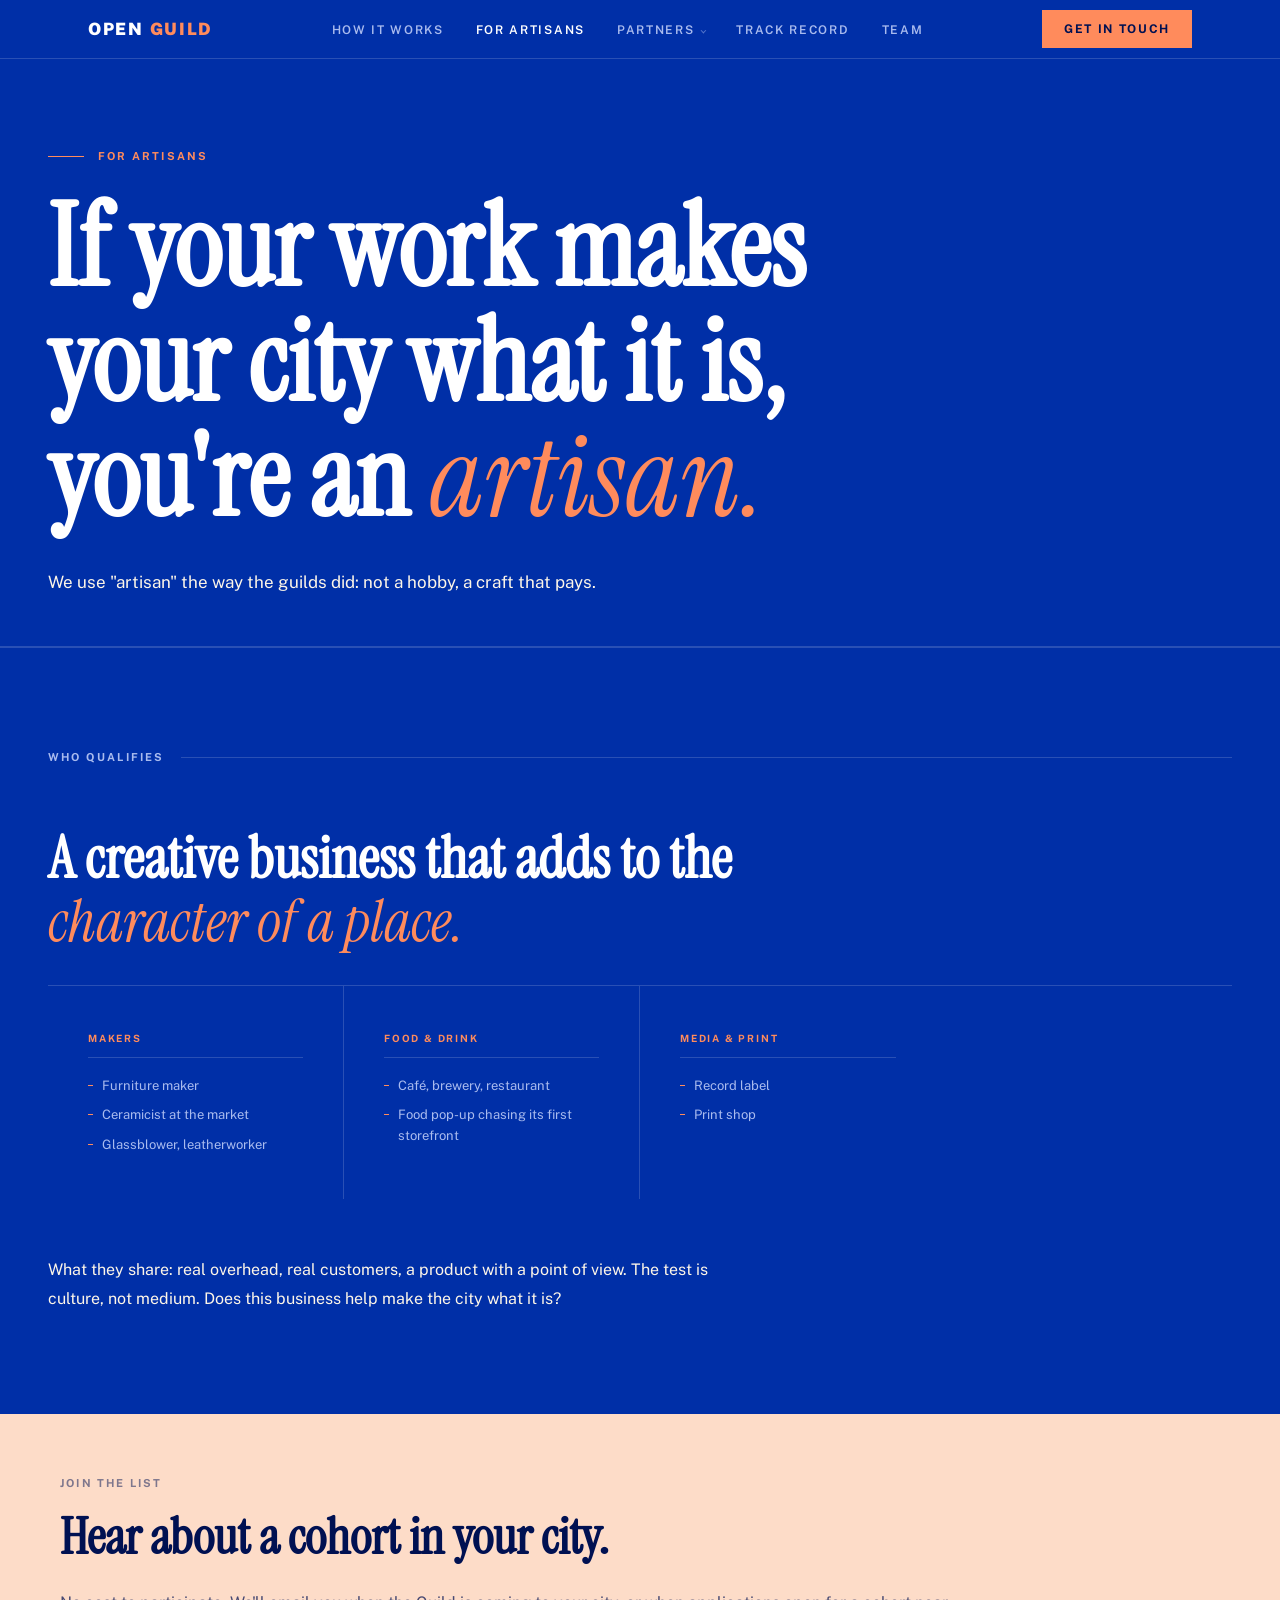
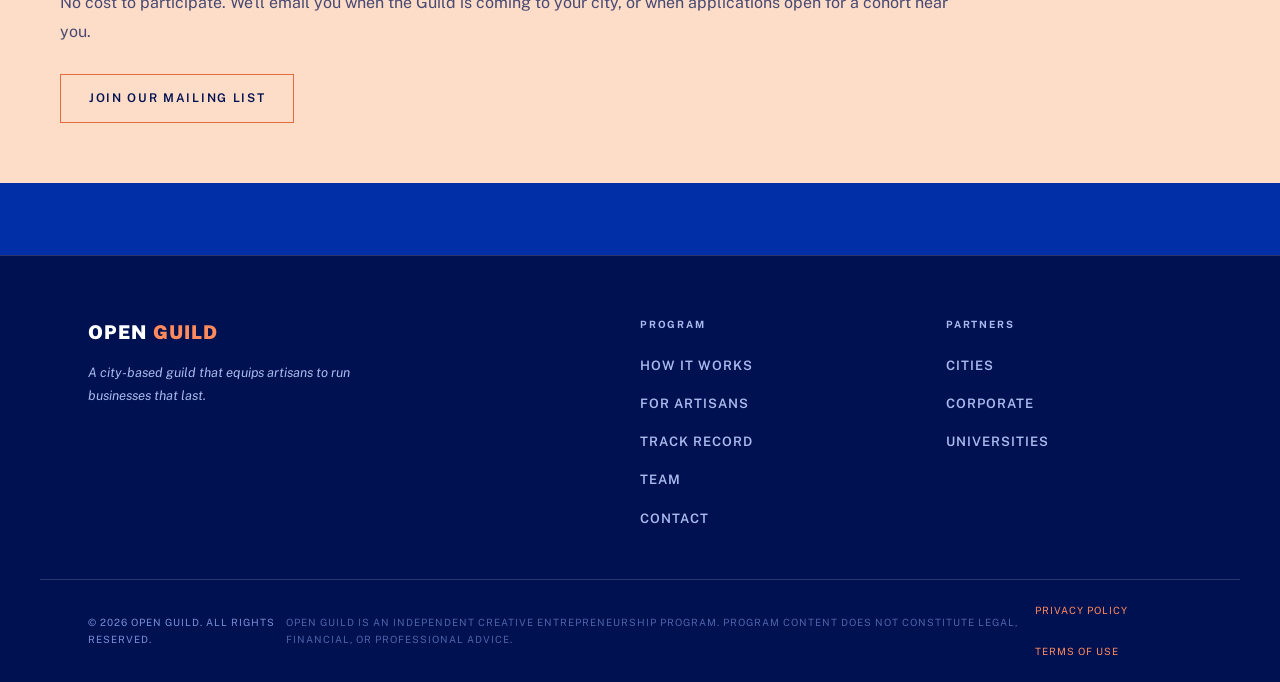
==== commit b88c402b: "Fix phase-card title alignment, mop up leftover yellow, strip footer emails - Shorten "Reach the com" ====
--- a/artisans.html
+++ b/artisans.html
@@ -153,9 +153,6 @@
     <div style="display:flex;gap:24px;flex-wrap:wrap;">
       <a href="privacy.html" class="footer-legal" style="color:var(--coral);text-decoration:none;">Privacy Policy</a>
       <a href="terms.html" class="footer-legal" style="color:var(--coral);text-decoration:none;">Terms of Use</a>
-      <a href="mailto:sponsors@cityartslab.com" class="footer-legal" style="color:var(--coral);text-decoration:none;">Sponsors</a>
-      <a href="mailto:universities@cityartslab.com" class="footer-legal" style="color:var(--coral);text-decoration:none;">Universities</a>
-      <a href="mailto:cities@cityartslab.com" class="footer-legal" style="color:var(--coral);text-decoration:none;">Cities</a>
     </div>
   </div>
 </footer>
--- a/styles.css
+++ b/styles.css
@@ -414,10 +414,10 @@
   margin-bottom: 20px; position: relative; z-index: 2;
   transition: transform 0.25s, box-shadow 0.25s;
 }
-.timeline-dot.dot-active { transform: scale(1.4); box-shadow: 0 0 0 4px rgba(255,206,92,0.25); }
+.timeline-dot.dot-active { transform: scale(1.4); box-shadow: 0 0 0 4px rgba(255,139,92,0.25); }
 .timeline-line {
   position: absolute; top: 5px; left: calc(50% + 6px); width: 100%; height: 2px;
-  background: rgba(255,206,92,0.3); transition: background 0.3s;
+  background: rgba(255,139,92,0.3); transition: background 0.3s;
 }
 .timeline-line.line-active { background: var(--coral); }
 .timeline-step:last-child .timeline-line { display: none; }
@@ -517,7 +517,7 @@
   color: rgba(255,255,255,0.06); letter-spacing: -0.04em;
   margin-bottom: 14px; transition: color 0.2s;
 }
-.phase-card:hover .phase-n { color: rgba(255,206,92,0.12); }
+.phase-card:hover .phase-n { color: rgba(255,139,92,0.12); }
 .phase-tag {
   font-family: var(--display); font-size: 10px;
   font-weight: 700; letter-spacing: 0.18em;
@@ -527,6 +527,7 @@
   font-family: var(--display); font-size: 22px;
   font-weight: 800; text-transform: uppercase;
   letter-spacing: -0.01em; line-height: 1.1; margin-bottom: 20px;
+  min-height: 2.2em; display: flex; align-items: flex-end;
 }
 hr.pr { border: none; border-top: 0.5px solid var(--rule); margin-bottom: 18px; }
 .phase-items { list-style: none; display: flex; flex-direction: column; gap: 9px; }
@@ -988,7 +989,7 @@
 .seq:last-child { border-right: none; }
 .seq:hover { background: var(--ikb-dark); }
 .seq-n { font-family: var(--display); font-size: 56px; font-weight: 900; line-height: 1; color: rgba(255,255,255,0.06); letter-spacing: -0.04em; margin-bottom: 12px; transition: color 0.2s; }
-.seq:hover .seq-n { color: rgba(255,206,92,0.1); }
+.seq:hover .seq-n { color: rgba(255,139,92,0.1); }
 .seq-tag { font-family: var(--display); font-size: 10px; font-weight: 700; letter-spacing: 0.16em; text-transform: uppercase; color: var(--coral); margin-bottom: 8px; }
 .seq-title { font-family: var(--display); font-size: 18px; font-weight: 800; text-transform: uppercase; letter-spacing: -0.01em; margin-bottom: 12px; }
 .seq-body { font-size: 12px; color: var(--muted); line-height: 1.6; }
@@ -1018,7 +1019,7 @@
 .city-name { font-family: var(--display); font-size: 18px; font-weight: 800; text-transform: uppercase; letter-spacing: 0.02em; color: var(--white); }
 .city-detail { font-family: var(--display); font-size: 10px; font-weight: 600; letter-spacing: 0.12em; text-transform: uppercase; color: var(--muted); margin-top: 4px; }
 .city-cell.active .city-name { color: var(--coral); }
-.city-cell.active .city-detail { color: rgba(255,206,92,0.6); }
+.city-cell.active .city-detail { color: rgba(255,139,92,0.6); }
 .city-cell-wide { grid-column: span 4; }
 @media (max-width: 900px) {
   .cities-map-section { padding: 72px 24px; }
@@ -1081,7 +1082,7 @@
   letter-spacing: 0.2em; text-transform: uppercase; color: var(--coral);
   margin-bottom: 48px; display: flex; align-items: center; gap: 16px;
 }
-.featured-label::after { content: ''; flex: 1; height: 0.5px; background: rgba(255,206,92,0.2); }
+.featured-label::after { content: ''; flex: 1; height: 0.5px; background: rgba(255,139,92,0.2); }
 .cs-grid { display: grid; grid-template-columns: 1fr 340px; gap: 80px; align-items: start; }
 .cs-quote { font-family: var(--display); font-size: clamp(30px,4vw,50px); font-weight: 800; text-transform: uppercase; letter-spacing: -0.015em; line-height: 1.1; margin-bottom: 36px; }
 .cs-quote em { color: var(--coral); font-style: italic; font-weight: 400; }
@@ -1131,8 +1132,8 @@
 hr.sr { border: none; border-top: 0.5px solid var(--rule); margin-bottom: 18px; }
 .story-person { font-family: var(--display); font-size: 12px; font-weight: 700; text-transform: uppercase; letter-spacing: 0.08em; color: var(--white); margin-bottom: 3px; }
 .story-role { font-size: 12px; color: var(--muted); font-style: italic; }
-.story-outcome { margin-top: 20px; padding: 16px 18px; background: rgba(255,206,92,0.06); border: 0.5px solid rgba(255,206,92,0.15); }
-.story-outcome-label { font-family: var(--display); font-size: 9px; font-weight: 700; letter-spacing: 0.16em; text-transform: uppercase; color: rgba(255,206,92,0.6); margin-bottom: 5px; }
+.story-outcome { margin-top: 20px; padding: 16px 18px; background: rgba(255,139,92,0.06); border: 0.5px solid rgba(255,139,92,0.15); }
+.story-outcome-label { font-family: var(--display); font-size: 9px; font-weight: 700; letter-spacing: 0.16em; text-transform: uppercase; color: rgba(255,139,92,0.6); margin-bottom: 5px; }
 .story-outcome-val { font-size: 13px; color: var(--muted); line-height: 1.5; }
 .story.upcoming { opacity: 0.5; }
 .story.upcoming .story-city { color: var(--muted); }
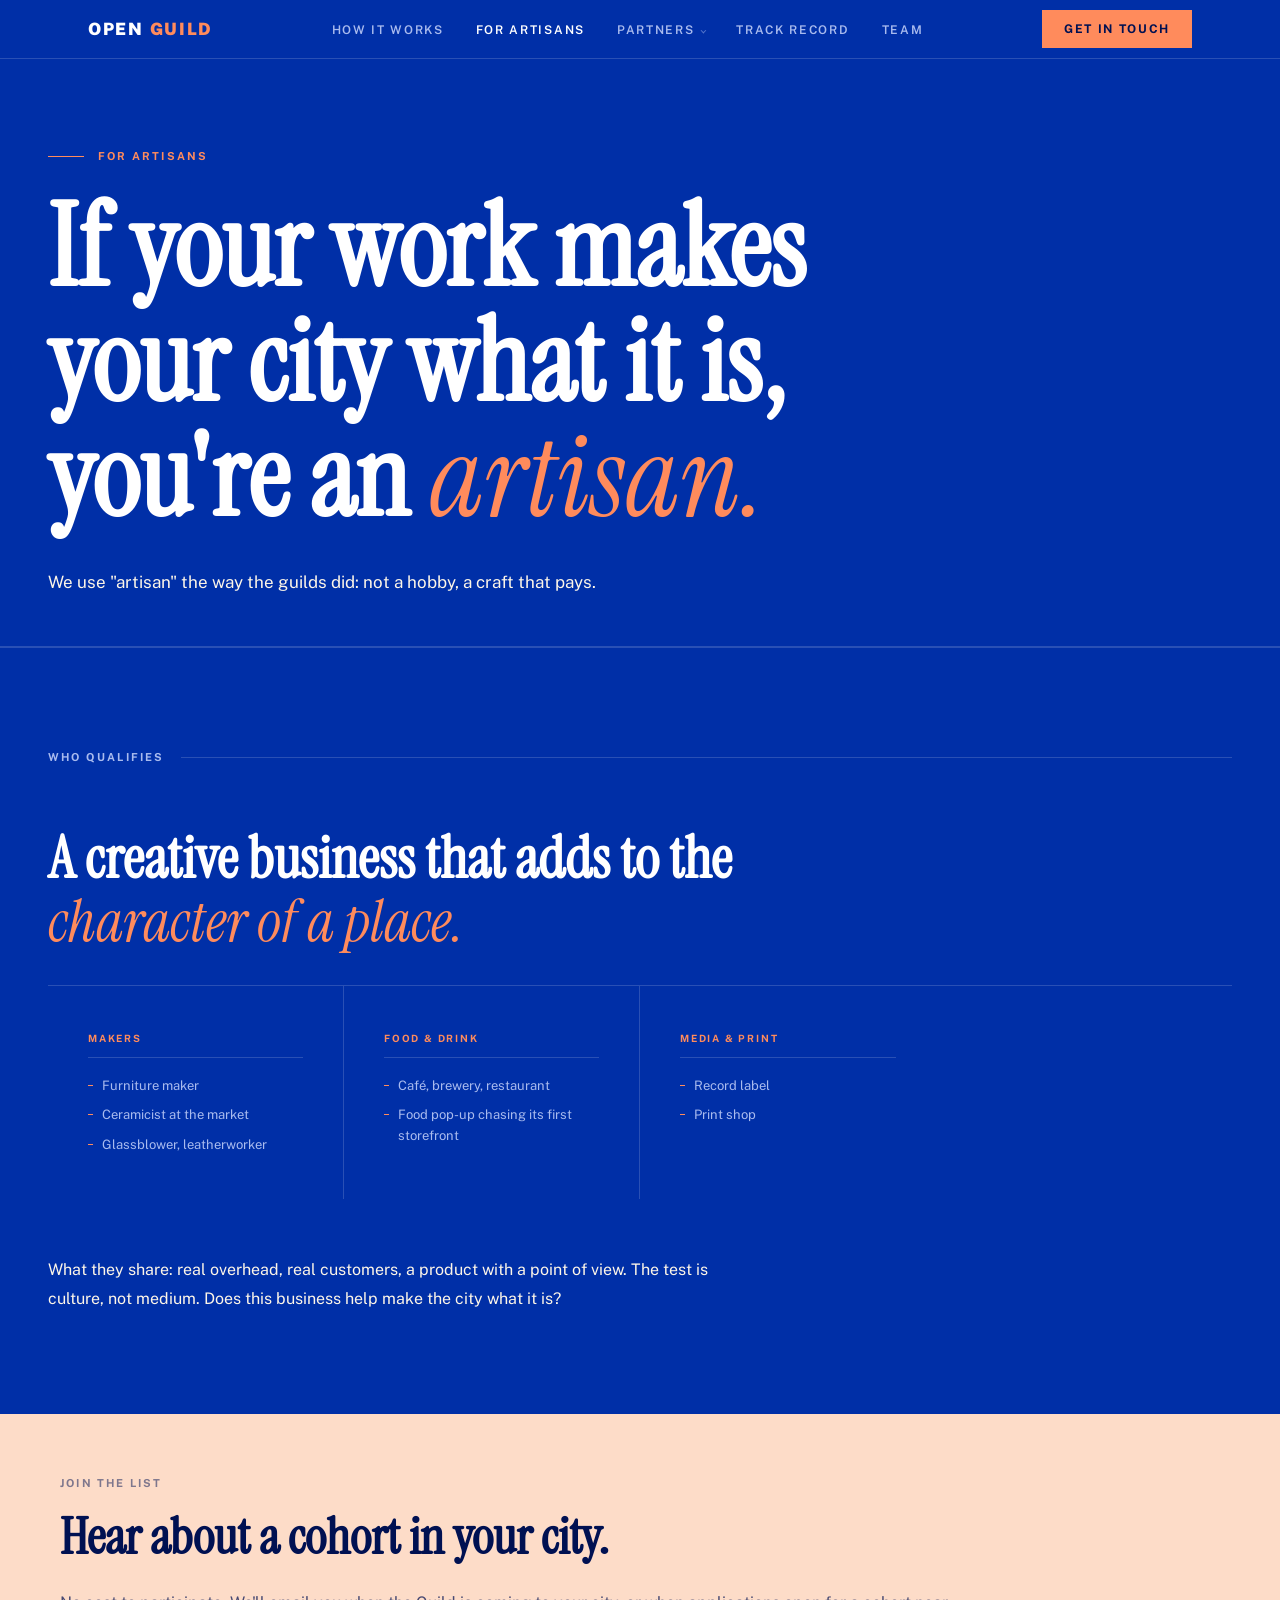
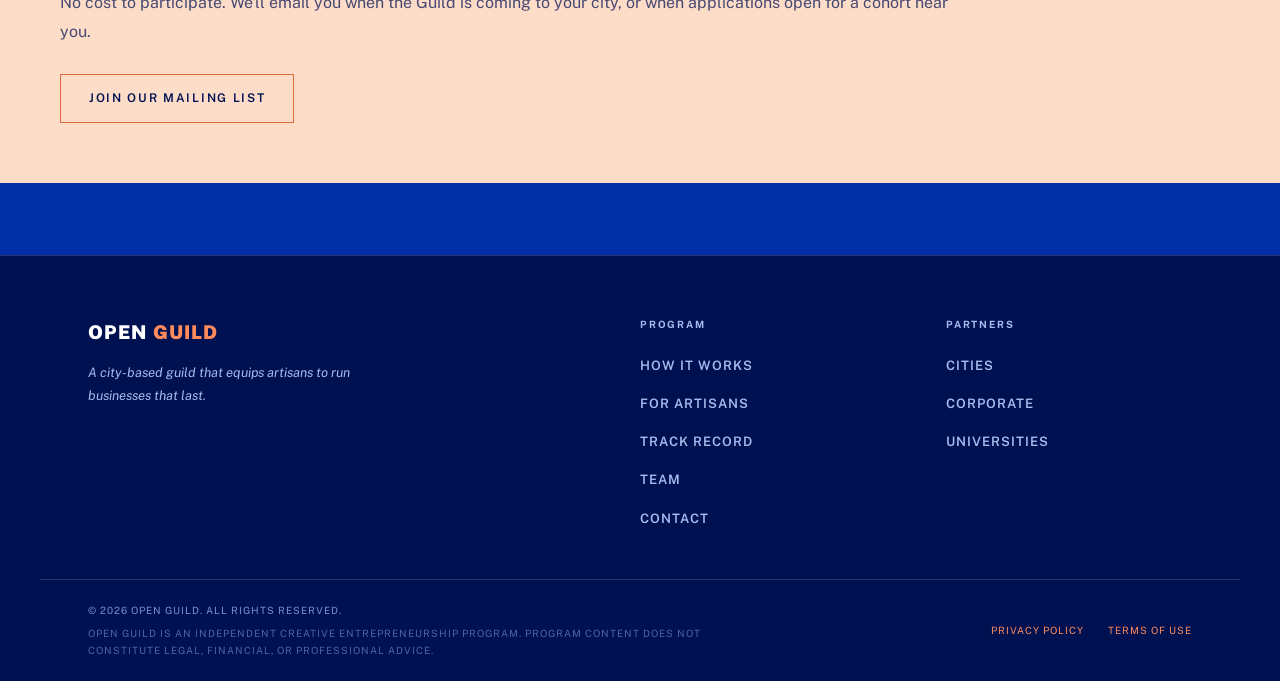
==== commit da835fa4: "Fix footer-bottom layout and remaining "City Arts Lab" leftover - Restructure footer-bottom into two" ====
--- a/artisans.html
+++ b/artisans.html
@@ -148,11 +148,13 @@
     </div>
   </div>
   <div class="footer-bottom">
-    <span class="footer-legal">© 2026 Open Guild. All rights reserved.</span>
-    <span class="footer-legal" style="opacity:0.65;">Open Guild is an independent creative entrepreneurship program. Program content does not constitute legal, financial, or professional advice.</span>
-    <div style="display:flex;gap:24px;flex-wrap:wrap;">
-      <a href="privacy.html" class="footer-legal" style="color:var(--coral);text-decoration:none;">Privacy Policy</a>
-      <a href="terms.html" class="footer-legal" style="color:var(--coral);text-decoration:none;">Terms of Use</a>
+    <div class="footer-legal-group">
+      <span class="footer-legal">© 2026 Open Guild. All rights reserved.</span>
+      <span class="footer-legal" style="opacity:0.65;">Open Guild is an independent creative entrepreneurship program. Program content does not constitute legal, financial, or professional advice.</span>
+    </div>
+    <div class="footer-legal-links">
+      <a href="privacy.html" class="footer-legal">Privacy Policy</a>
+      <a href="terms.html" class="footer-legal">Terms of Use</a>
     </div>
   </div>
 </footer>
--- a/styles.css
+++ b/styles.css
@@ -199,16 +199,21 @@
   max-width: 1200px; margin: 0 auto;
   padding: 22px 48px;
   border-top: 0.5px solid var(--rule);
-  display: flex; justify-content: space-between; align-items: center;
+  display: flex; justify-content: space-between; align-items: center; gap: 32px;
 }
 .footer-legal {
   font-family: var(--display); font-size: 10px;
   letter-spacing: 0.1em; color: var(--muted-dim);
   text-transform: uppercase;
 }
+.footer-legal-group { display: flex; flex-direction: column; gap: 6px; max-width: 640px; }
+.footer-legal-links { display: flex; gap: 24px; flex-shrink: 0; }
+.footer-legal-links a.footer-legal { color: var(--coral); text-decoration: none; }
 @media (max-width: 768px) {
   .footer-inner { grid-template-columns: 1fr; gap: 40px; padding: 48px 24px; }
-  .footer-bottom { flex-direction: column; gap: 10px; padding: 22px 24px; text-align: center; }
+  .footer-bottom { flex-direction: column; gap: 16px; padding: 22px 24px; text-align: center; }
+  .footer-legal-group { max-width: none; align-items: center; }
+  .footer-legal-links { justify-content: center; }
 }
 
 /* ── SHARED BUTTONS ── */
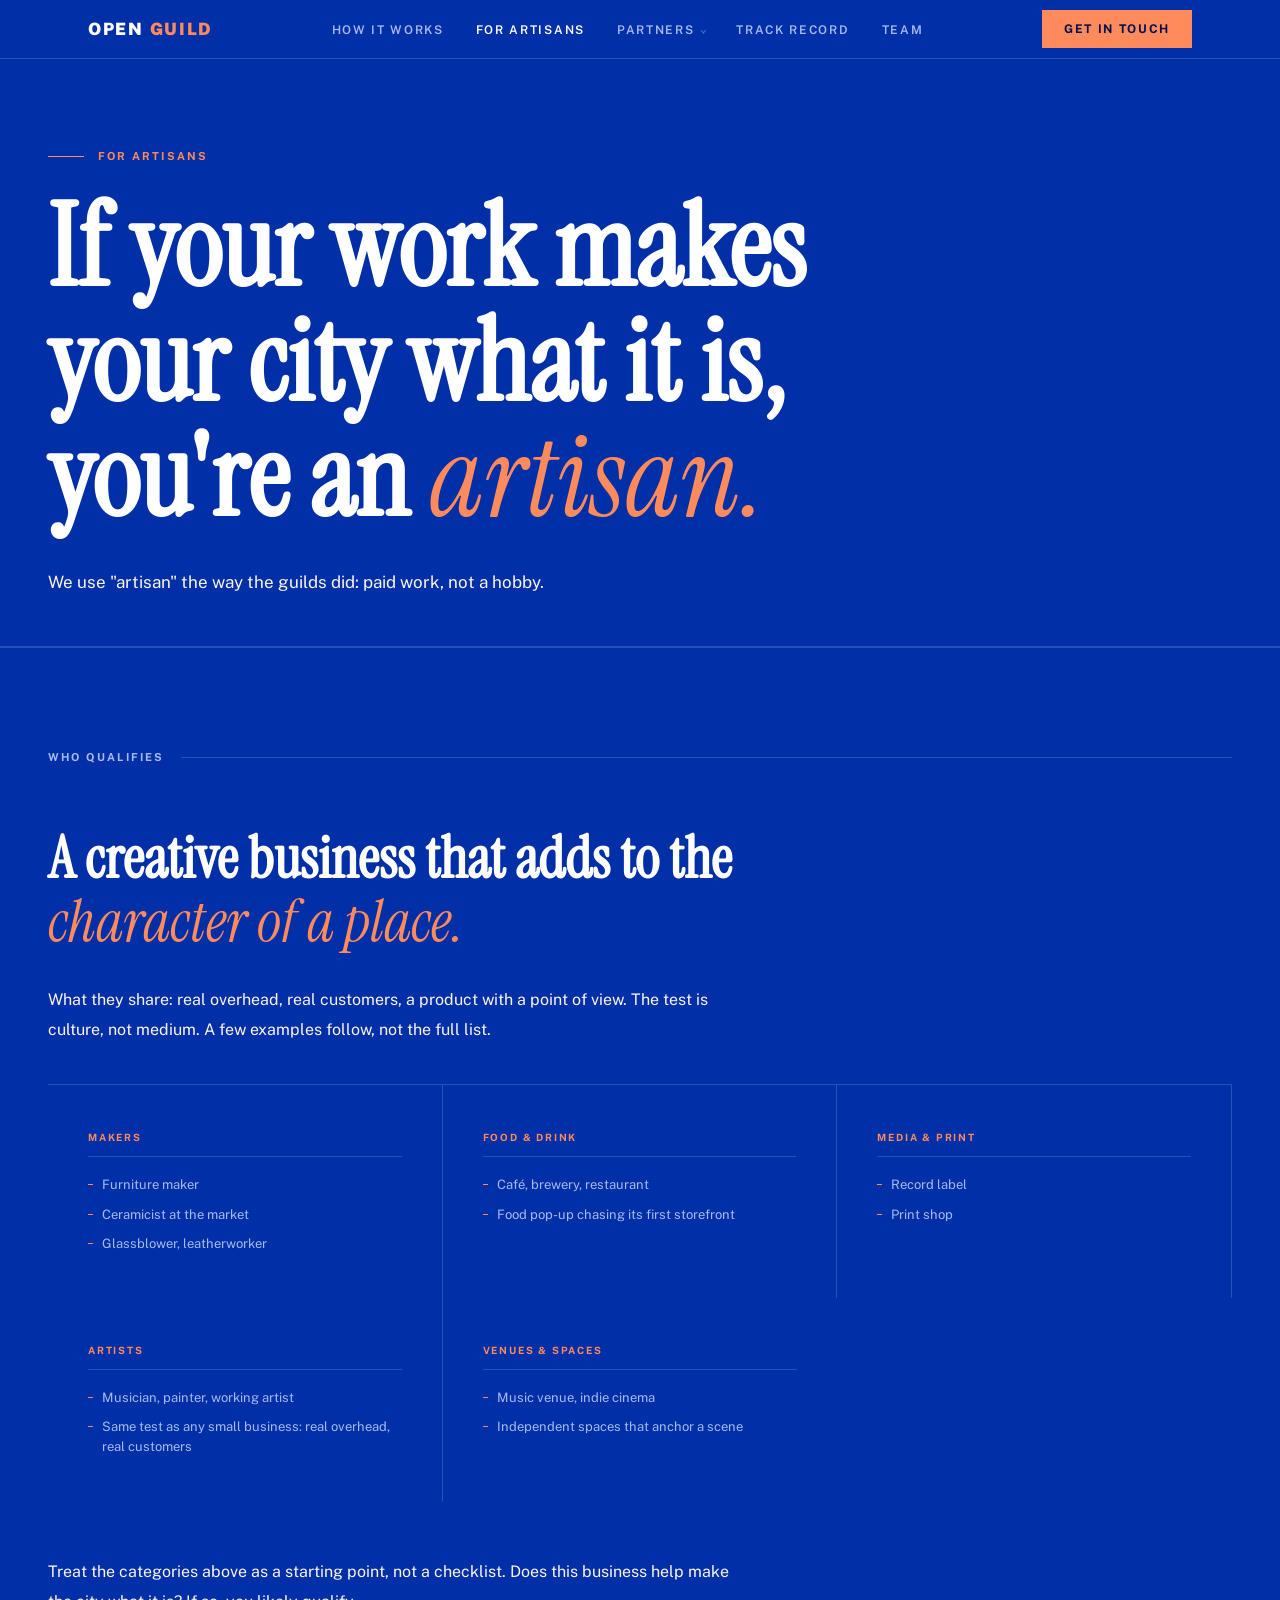
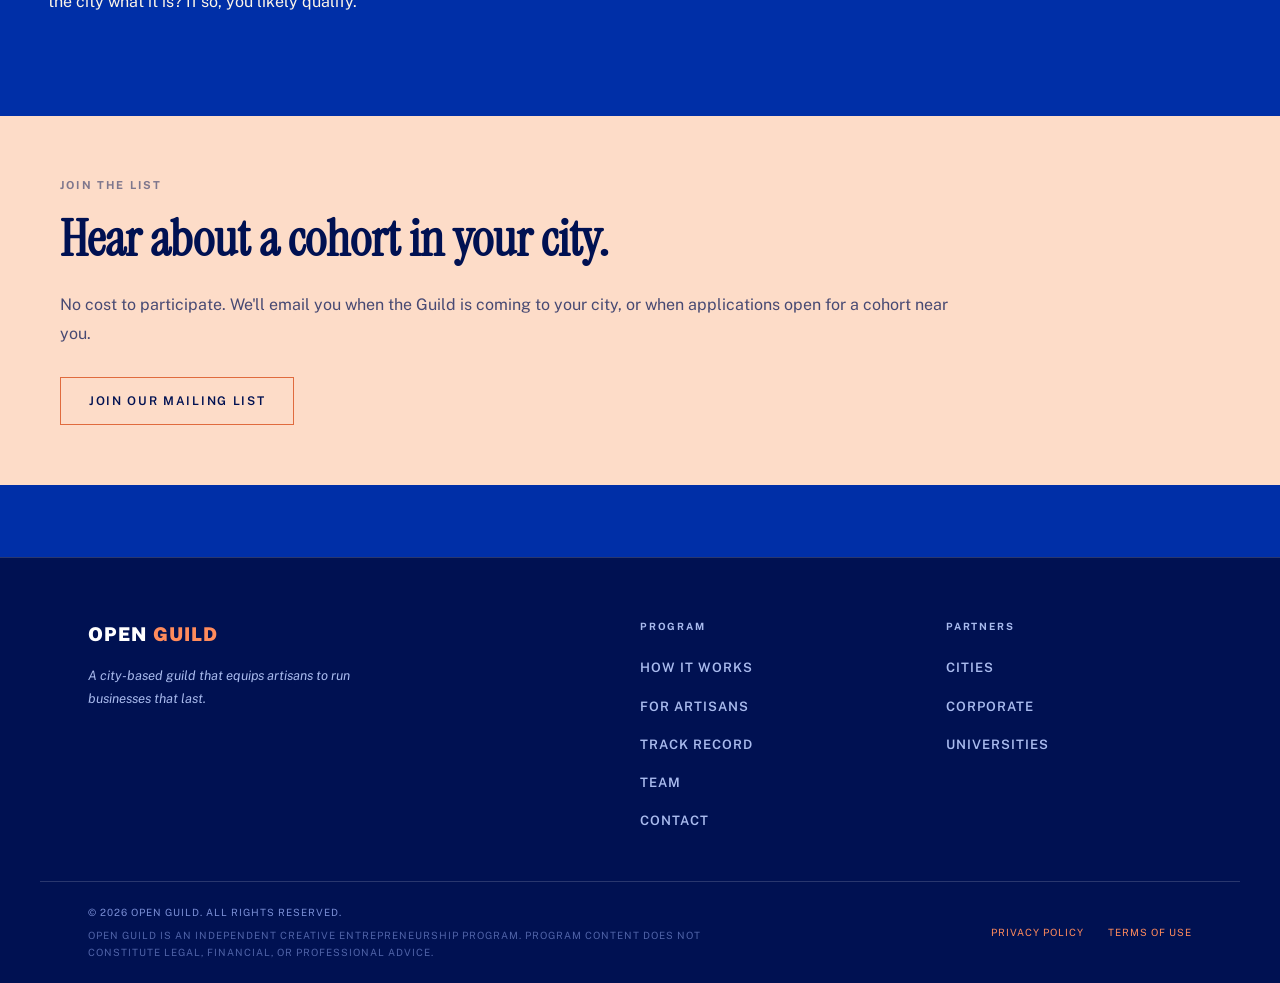
==== commit 0d561ba9: "Expand Artisans page categories, site-wide copy pass for slop and rhythm Adds Artists and Venues & S" ====
--- a/artisans.html
+++ b/artisans.html
@@ -25,7 +25,7 @@
 
 <nav>
   <div class="nav-inner">
-    <a href="index.html" class="wordmark">Open <em>Guild</em></a>
+    <a href="/" class="wordmark">Open <em>Guild</em></a>
     <ul class="nav-links">
       <li><a href="how-it-works.html">How It Works</a></li>
       <li><a href="artisans.html" class="active">For Artisans</a></li>
@@ -70,7 +70,7 @@
       <span class="kt">For Artisans</span>
     </div>
     <h1 class="cs-hero-h1 reveal d1">If your work makes<br>your city what it is,<br>you're an <em>artisan.</em></h1>
-    <p class="cs-hero-lede reveal d2">We use "artisan" the way the guilds did: not a hobby, a craft that pays.</p>
+    <p class="cs-hero-lede reveal d2">We use "artisan" the way the guilds did: paid work, not a hobby.</p>
   </div>
 </div>
 
@@ -79,7 +79,10 @@
   <div class="section-inner">
     <div class="sh reveal"><span class="sl">Who qualifies</span></div>
     <h2 class="thesis-pull reveal d1" style="margin-bottom:32px;max-width:800px;">A creative business that adds to the <em>character of a place.</em></h2>
-    <div class="phases-grid" style="margin-bottom:56px;">
+    <div class="thesis-body reveal d2" style="max-width:700px;margin-bottom:40px;">
+      <p>What they share: real overhead, real customers, a product with a point of view. The test is culture, not medium. A few examples follow, not the full list.</p>
+    </div>
+    <div class="phases-grid cols-3" style="margin-bottom:56px;">
       <div class="phase-card reveal">
         <div class="phase-tag">Makers</div>
         <hr class="pr">
@@ -105,9 +108,25 @@
           <li>Print shop</li>
         </ul>
       </div>
+      <div class="phase-card reveal d3">
+        <div class="phase-tag">Artists</div>
+        <hr class="pr">
+        <ul class="phase-items">
+          <li>Musician, painter, working artist</li>
+          <li>Same test as any small business: real overhead, real customers</li>
+        </ul>
+      </div>
+      <div class="phase-card reveal d4">
+        <div class="phase-tag">Venues &amp; spaces</div>
+        <hr class="pr">
+        <ul class="phase-items">
+          <li>Music venue, indie cinema</li>
+          <li>Independent spaces that anchor a scene</li>
+        </ul>
+      </div>
     </div>
     <div class="thesis-body reveal d3" style="max-width:700px;">
-      <p>What they share: real overhead, real customers, a product with a point of view. The test is culture, not medium. Does this business help make the city what it is?</p>
+      <p>Treat the categories above as a starting point, not a checklist. Does this business help make the city what it is? If so, you likely qualify.</p>
     </div>
   </div>
 </div>
@@ -158,6 +177,10 @@
     </div>
   </div>
 </footer>
+
+<button class="back-to-top" id="backToTop" aria-label="Back to top">
+  <svg viewBox="0 0 24 24" fill="none" stroke="currentColor" stroke-width="2" stroke-linecap="round" stroke-linejoin="round"><path d="M12 19V5"/><path d="M5 12l7-7 7 7"/></svg>
+</button>
 
 <script>
 const obs = new IntersectionObserver((entries) => {
@@ -171,6 +194,15 @@
     mobile.classList.toggle('open');
     toggle.classList.toggle('open');
   });
+
+}
+
+const backToTop = document.getElementById('backToTop');
+if (backToTop) {
+  window.addEventListener('scroll', () => {
+    backToTop.classList.toggle('visible', window.scrollY > 500);
+  }, { passive: true });
+  backToTop.addEventListener('click', () => window.scrollTo({ top: 0, behavior: 'smooth' }));
 }
 </script>
 </body>
--- a/styles.css
+++ b/styles.css
@@ -513,6 +513,7 @@
 }
 .phases-intro { font-size: 14px; color: var(--muted); max-width: 38ch; line-height: 1.75; font-style: italic; flex-shrink: 0; }
 .phases-grid { border-top: 0.5px solid var(--rule); display: grid; grid-template-columns: repeat(4, 1fr); }
+.phases-grid.cols-3 { grid-template-columns: repeat(3, 1fr); }
 .phase-card { padding: 44px 40px; border-right: 0.5px solid var(--rule); transition: background 0.2s; }
 .phase-card:last-child { border-right: none; }
 .phase-card:hover { background: var(--ikb-dark); }
@@ -546,7 +547,7 @@
 }
 @media (max-width: 900px) {
   .phases-header { flex-direction: column; padding: 60px 24px 40px; align-items: flex-start; }
-  .phases-grid { grid-template-columns: 1fr; }
+  .phases-grid, .phases-grid.cols-3 { grid-template-columns: 1fr; }
   .phase-card { border-right: none; border-bottom: 0.5px solid var(--rule); }
   .phase-card:last-child { border-bottom: none; }
 }
@@ -1251,3 +1252,54 @@
 .legal-body a:hover { color: var(--white); }
 .legal-body code { font-family: monospace; font-size: 14px; background: rgba(255,255,255,0.08); padding: 2px 6px; border-radius: 3px; }
 @media (max-width: 768px) { .legal-page { padding: 56px 24px 80px; } }
+
+/* ── TOC RAIL (sticky in-page navigation) ── */
+.toc-rail {
+  position: fixed; right: 20px; top: 50%; transform: translateY(-50%);
+  z-index: 400;
+  display: flex; flex-direction: column; gap: 13px;
+  padding: 16px 12px; border-radius: 22px;
+  background: transparent; opacity: 0.32;
+  transition: opacity 0.3s ease, background 0.3s ease;
+}
+.toc-rail:hover {
+  opacity: 1;
+  background: rgba(0, 17, 82, 0.65);
+  box-shadow: 0 8px 28px rgba(0,0,0,0.25);
+}
+.toc-item {
+  display: flex; align-items: center; justify-content: flex-end; gap: 10px;
+  text-decoration: none; cursor: pointer;
+}
+.toc-dot {
+  width: 7px; height: 7px; border-radius: 50%; flex-shrink: 0;
+  background: rgba(255,255,255,0.45);
+  border: 1px solid rgba(255,255,255,0.45);
+  transition: background 0.2s, border-color 0.2s, transform 0.2s;
+}
+.toc-item:hover .toc-dot { border-color: var(--coral); }
+.toc-item.active .toc-dot { background: var(--coral); border-color: var(--coral); transform: scale(1.35); }
+.toc-label {
+  font-family: var(--display); font-size: 11px; font-weight: 600;
+  letter-spacing: 0.06em; text-transform: uppercase; color: var(--off-white);
+  white-space: nowrap; max-width: 0; overflow: hidden; opacity: 0;
+  transition: max-width 0.3s ease, opacity 0.2s ease;
+}
+.toc-rail:hover .toc-label { max-width: 220px; opacity: 1; }
+.toc-item.active .toc-label { color: var(--coral); }
+@media (max-width: 1100px) { .toc-rail { display: none; } }
+
+/* ── BACK TO TOP ── */
+.back-to-top {
+  position: fixed; right: 24px; bottom: 24px; z-index: 400;
+  width: 46px; height: 46px; border-radius: 50%;
+  background: var(--ikb-dark); border: 1.5px solid var(--coral);
+  color: var(--coral); display: flex; align-items: center; justify-content: center;
+  cursor: pointer;
+  opacity: 0; visibility: hidden; transform: translateY(10px);
+  transition: opacity 0.3s ease, transform 0.3s ease, visibility 0.3s, background 0.2s, color 0.2s;
+}
+.back-to-top.visible { opacity: 1; visibility: visible; transform: translateY(0); }
+.back-to-top:hover { background: var(--coral); color: var(--ikb-deep); }
+.back-to-top svg { width: 18px; height: 18px; }
+@media (max-width: 640px) { .back-to-top { right: 16px; bottom: 16px; width: 42px; height: 42px; } }
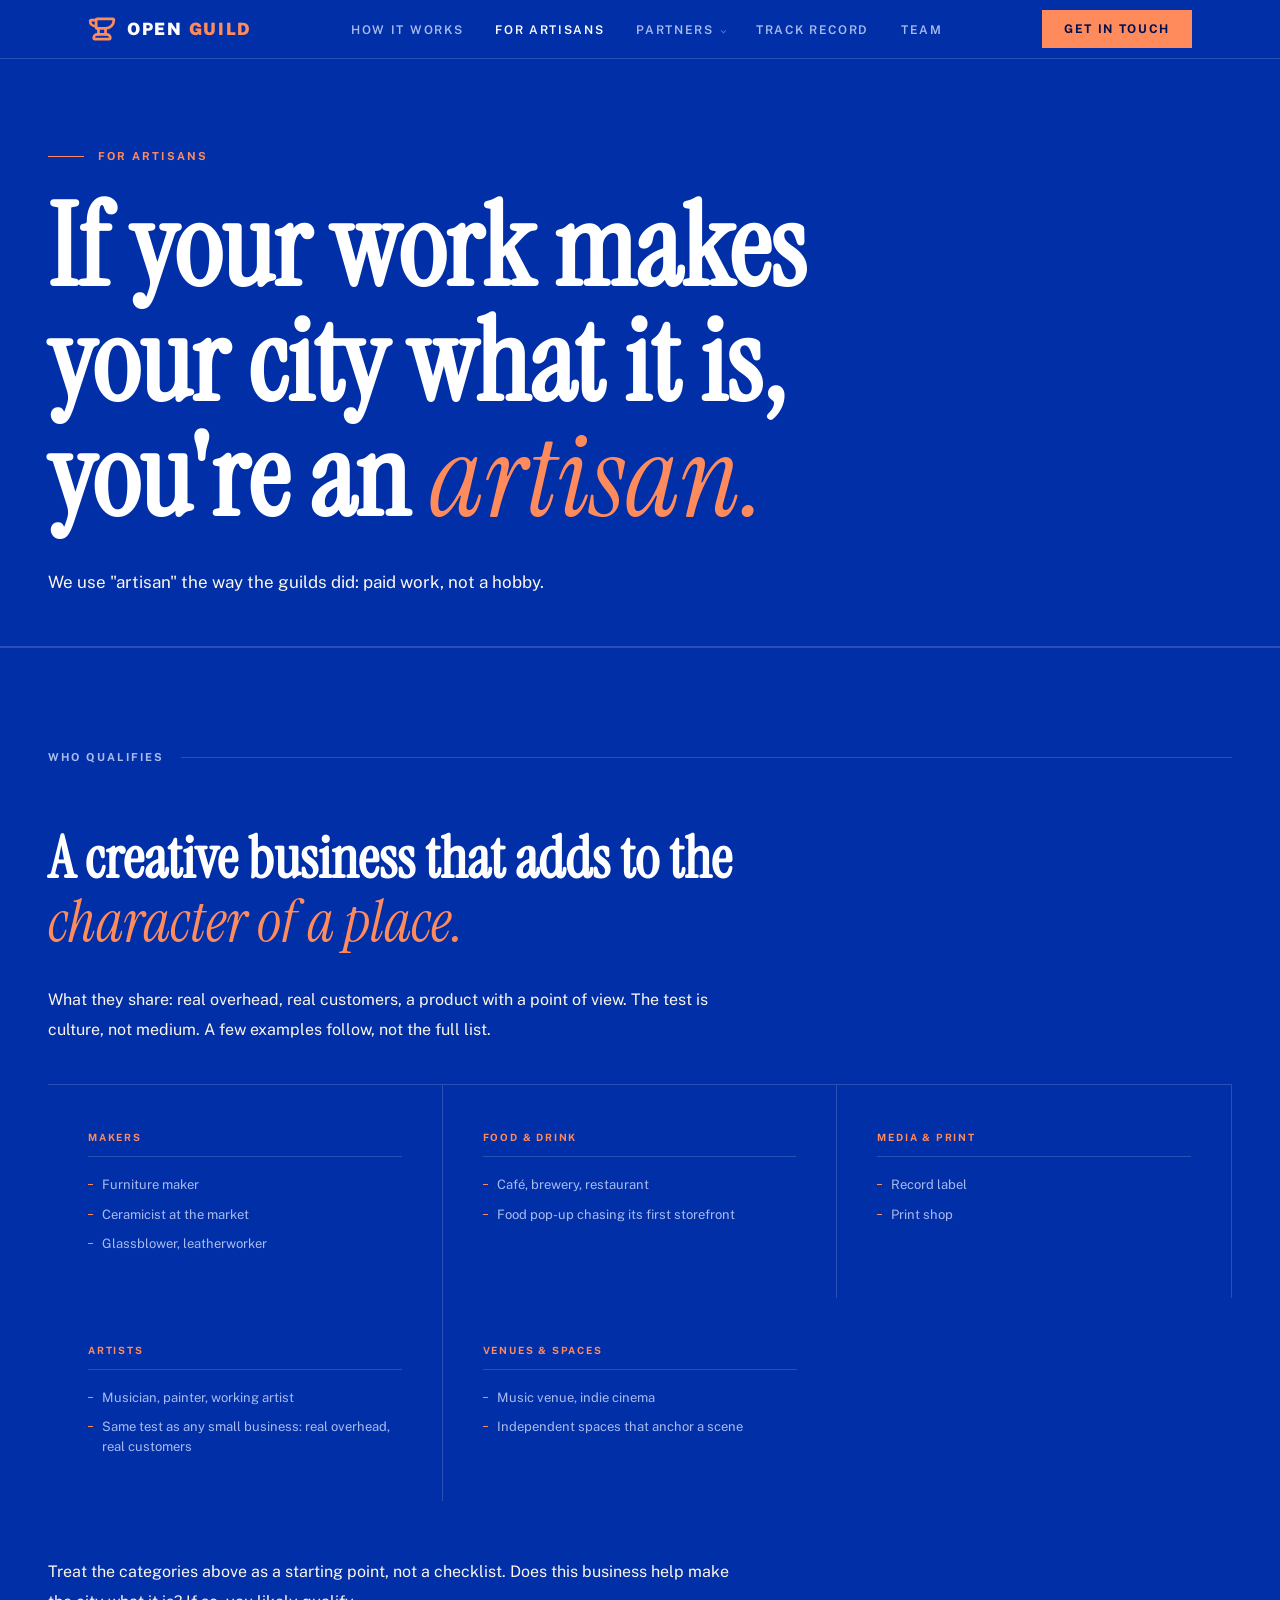
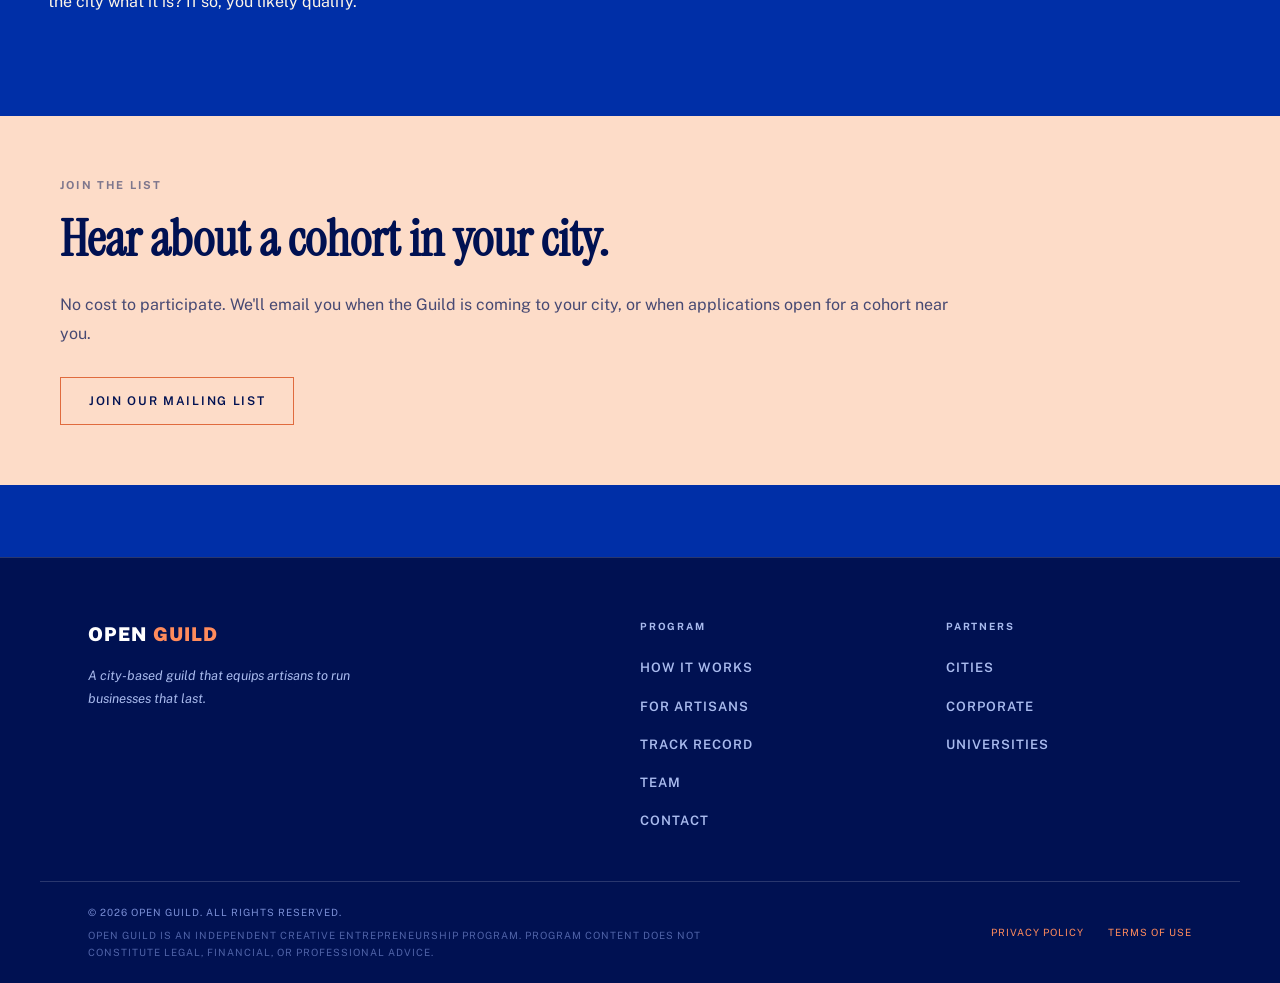
==== commit 6c5693e4: "Use the anvil icon as the logo beside the wordmark in the nav The anvil mark existed only as a favic" ====
--- a/artisans.html
+++ b/artisans.html
@@ -25,7 +25,7 @@
 
 <nav>
   <div class="nav-inner">
-    <a href="/" class="wordmark">Open <em>Guild</em></a>
+    <a href="/" class="wordmark"><img class="wordmark-mark" src="/logo.svg" alt="" width="28" height="24"><span>Open <em>Guild</em></span></a>
     <ul class="nav-links">
       <li><a href="how-it-works.html">How It Works</a></li>
       <li><a href="artisans.html" class="active">For Artisans</a></li>
--- a/styles.css
+++ b/styles.css
@@ -71,11 +71,14 @@
   height: 58px; padding: 0 48px;
 }
 .wordmark {
+  display: inline-flex; align-items: center; gap: 11px;
   font-family: var(--display);
   font-size: 17px; font-weight: 900;
   letter-spacing: 0.1em; text-transform: uppercase;
   color: var(--white); text-decoration: none;
 }
+.wordmark-mark { display: block; width: 28px; height: 24px; flex-shrink: 0; }
+.wordmark span { white-space: nowrap; }
 .wordmark em { color: var(--coral); font-style: normal; }
 .nav-links { display: flex; gap: 32px; list-style: none; }
 .nav-links a {
@@ -155,10 +158,23 @@
 .nav-mobile ul li:last-child a { border-bottom: none; }
 .nav-mobile ul a.sub { padding-left: 36px; font-size: 11px; color: var(--muted-dim); }
 
+/* The logo mark eats horizontal room, so tighten the nav before the
+   wordmark can collide with the links. */
+@media (max-width: 1100px) {
+  .nav-inner { padding: 0 28px; }
+  .nav-links { gap: 22px; }
+}
+
 @media (max-width: 768px) {
   .nav-inner { padding: 0 24px; }
   .nav-links { display: none; }
   .nav-hamburger { display: flex; }
+}
+
+/* On phones the logo lockup and the CTA can't both fit. The mobile
+   menu carries its own "Get in Touch" link, so drop the header one. */
+@media (max-width: 480px) {
+  .nav-cta { display: none; }
 }
 
 /* ── FOOTER ── */
